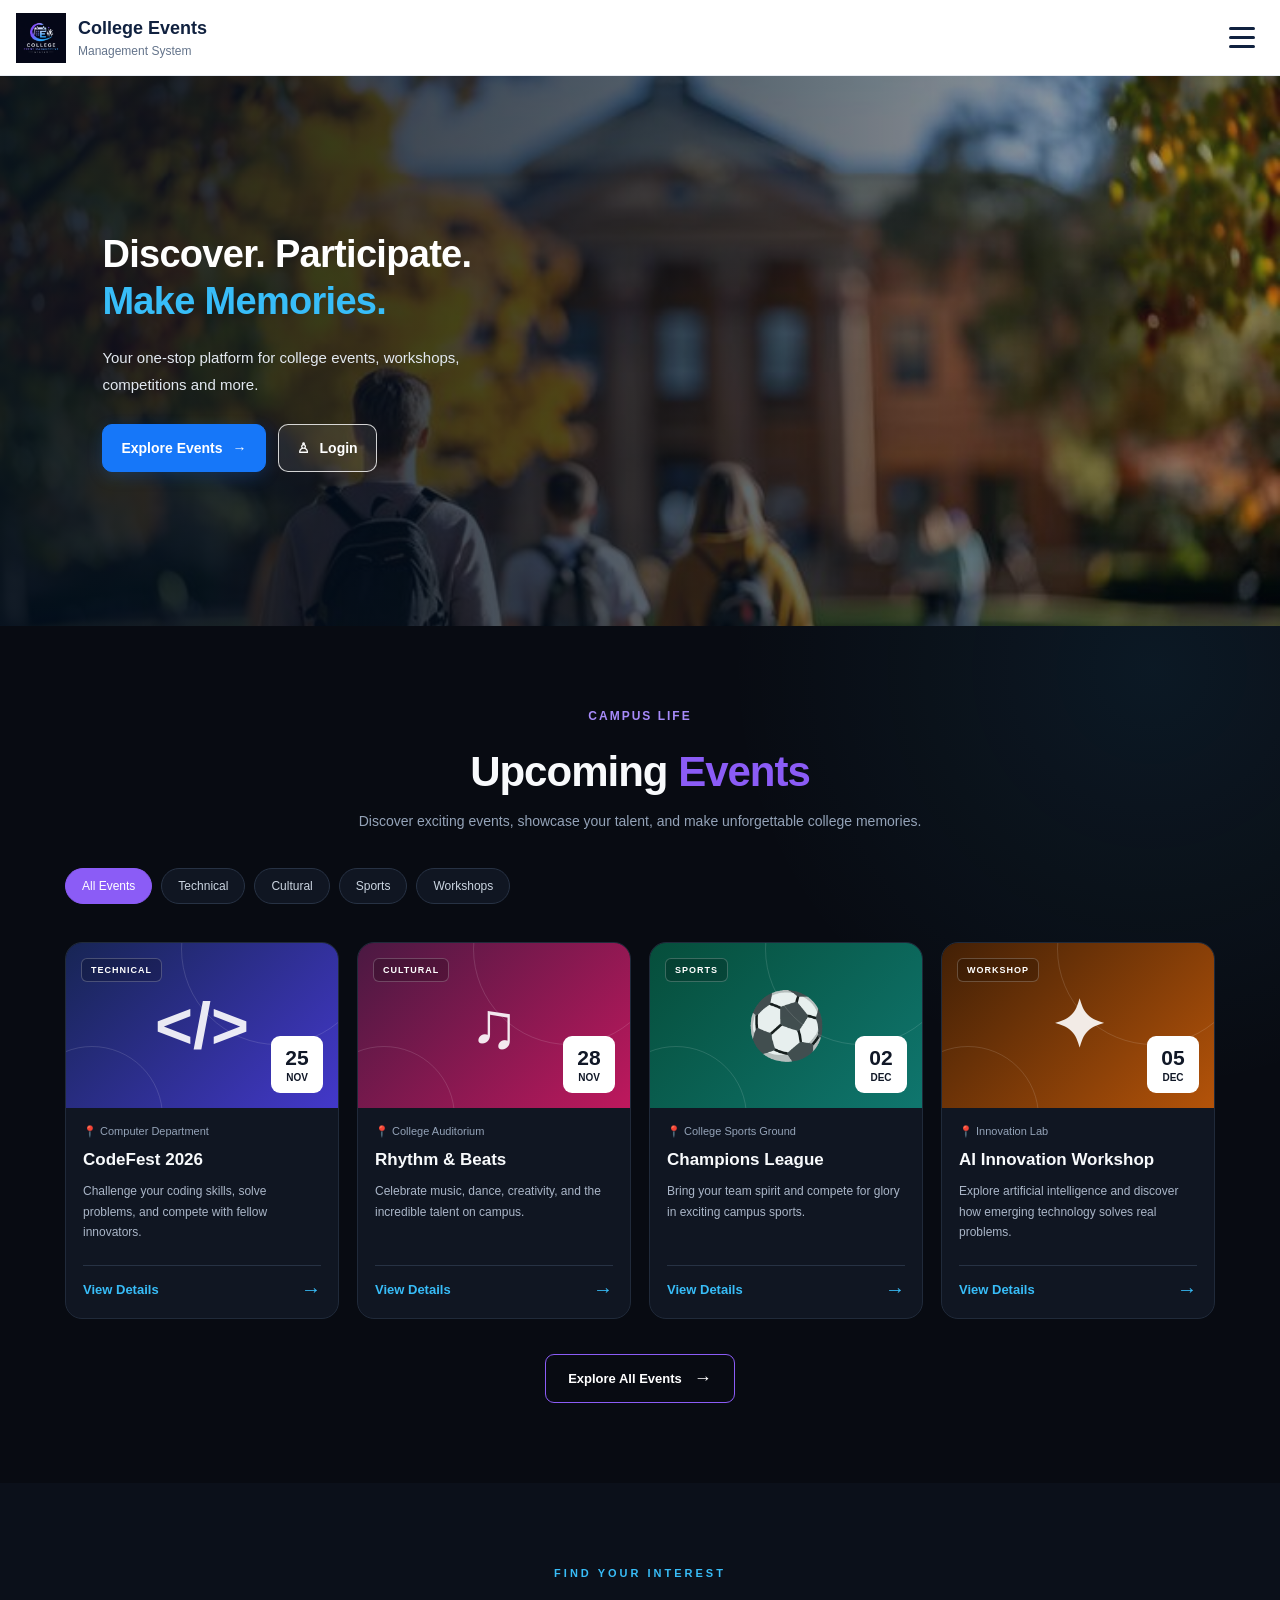
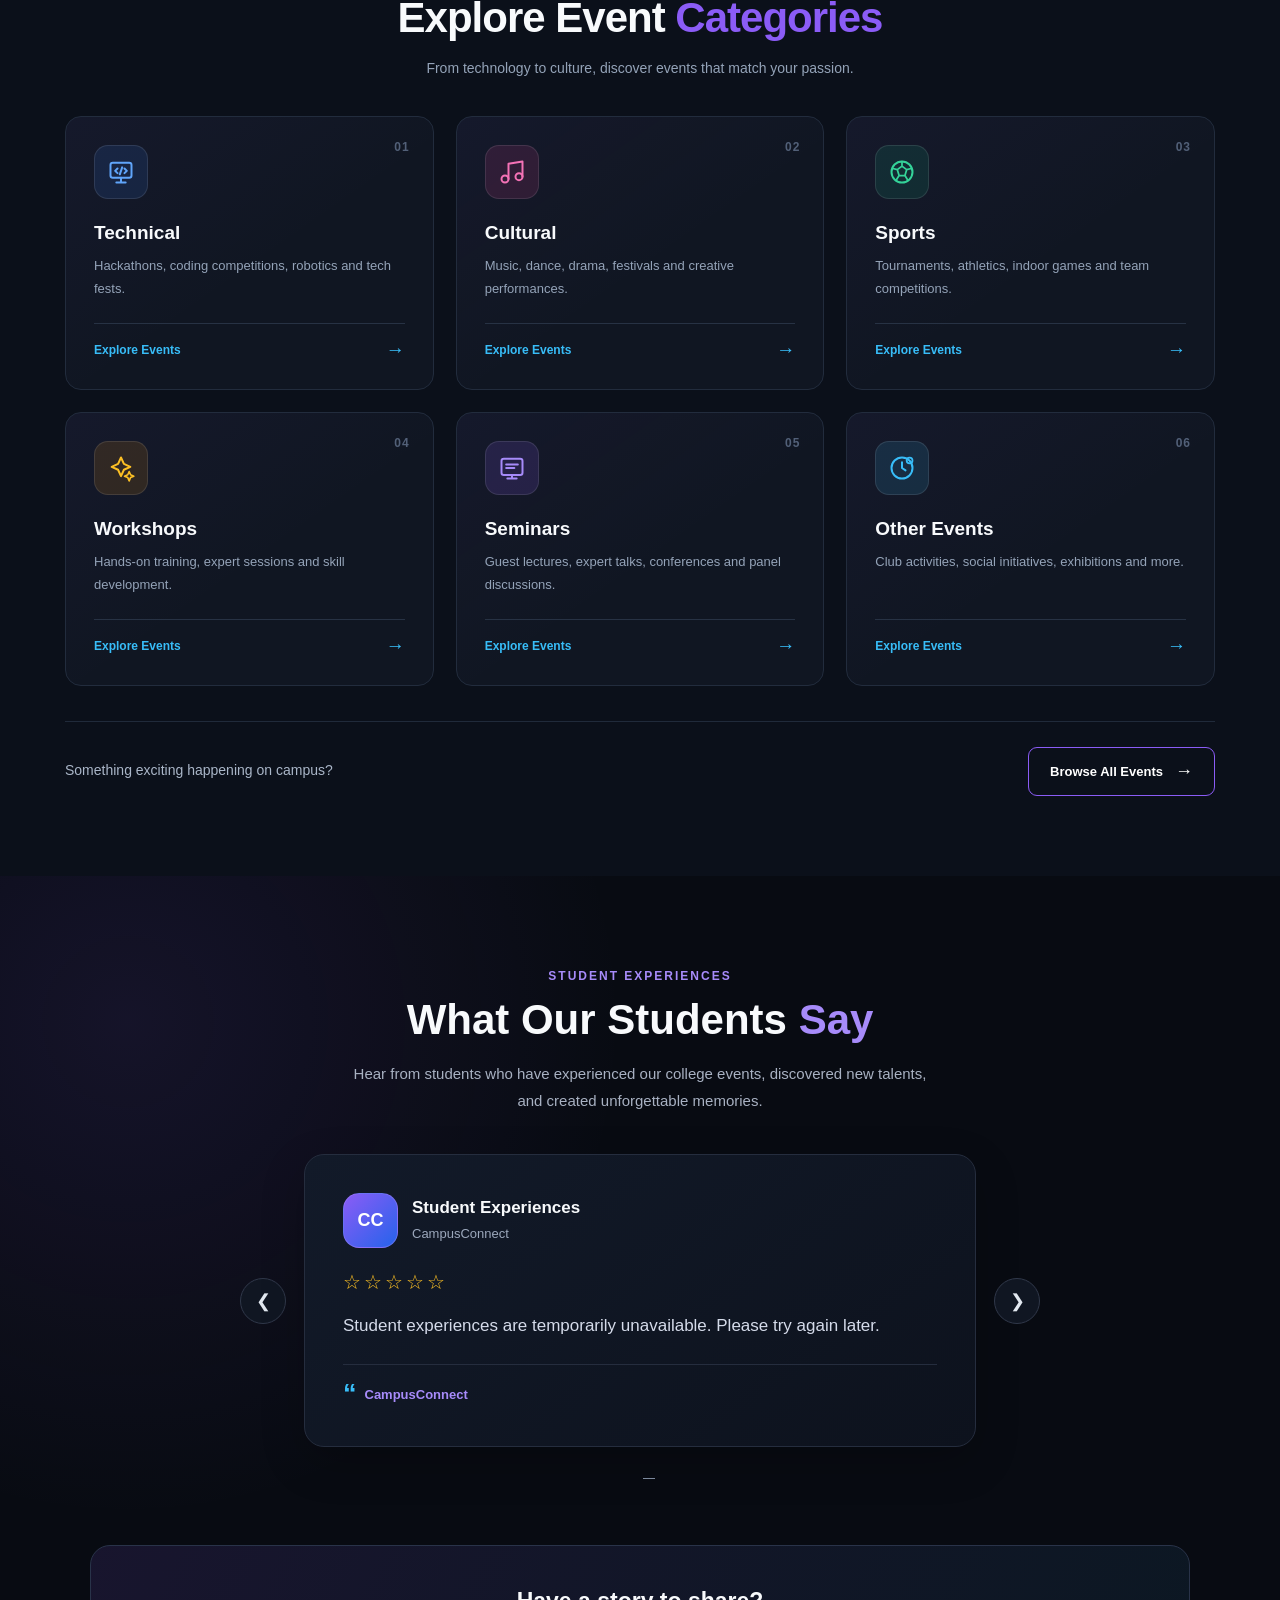
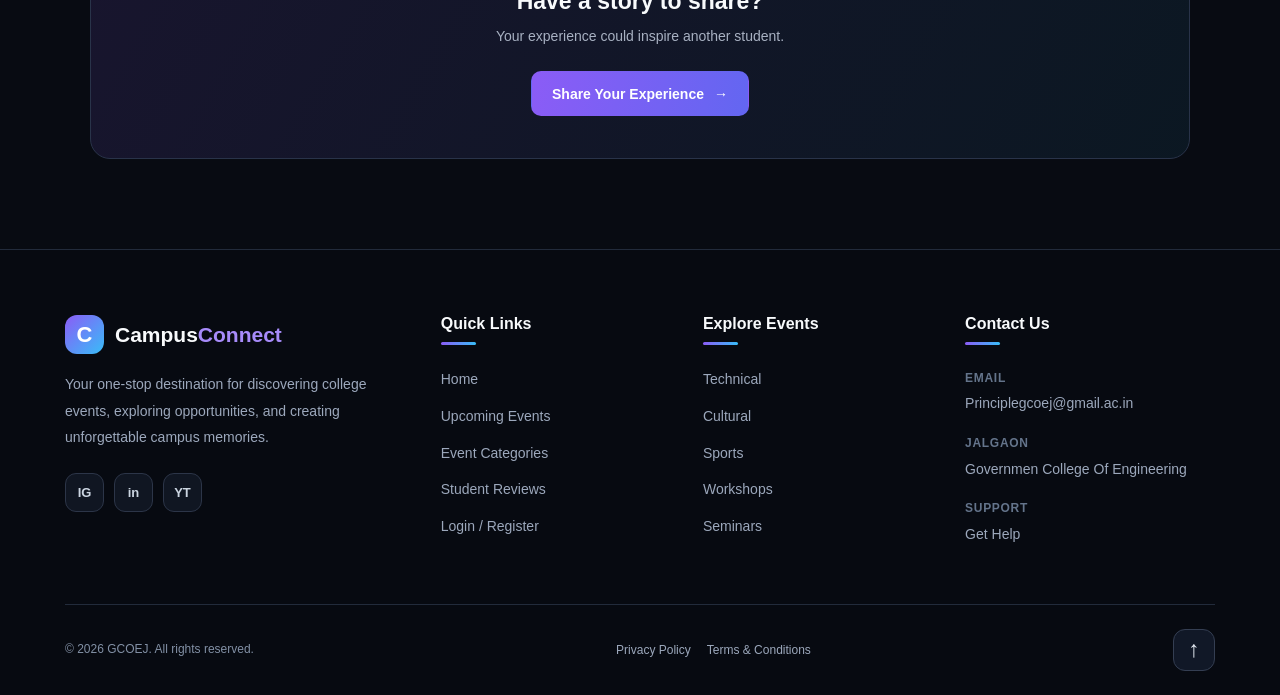
==== frontend/index.html @ 25d93b2e "Initial commit: CampusConnect CEMS" ====
<!DOCTYPE html>
<html lang="en">

<head>
    <meta charset="UTF-8">
    <meta name="viewport" content="width=device-width, initial-scale=1.0">

    <title>College Events Management System</title>

    <!-- External CSS -->
    <link rel="stylesheet" href="assets/css/style.css">
</head>

<body>

    <!-- HEADER -->
    <header class="site-header">

        <!-- Logo and website name -->
        <a href="index.html" class="brand">

            <img src="assets/image/logo.png.png" alt="College Events Logo">

            <div class="brand-text">
                <h1>College Events</h1>
                <p>Management System</p>
            </div>

        </a>

        <!-- Three-line hamburger button -->
        <button class="menu-toggle" id="menuToggle" type="button" aria-label="Open navigation menu"
            aria-expanded="false" aria-controls="mobileMenu">

            <span></span>
            <span></span>
            <span></span>

        </button>

    </header>


    <main>

        <!-- Hero Section -->
        <section class="hero-section">

            <div class="hero-content">

                <h2>
                    Discover. Participate.<br>
                    <span>Make Memories.</span>
                </h2>

                <p>
                    Your one-stop platform for college events,
                    workshops, competitions and more.
                </p>

                <div class="hero-buttons">

                    <a href="event.html" class="btn btn-primary">
                        Explore Events
                        <span aria-hidden="true">→</span>
                    </a>

                    <a href="login.html" class="btn btn-secondary">
                        <span aria-hidden="true">♙</span>
                        Login
                    </a>

                </div>

            </div>

        </section>


        <!-- ========== UPCOMING EVENTS SECTION ========== -->
        <section class="upcoming-events" id="upcoming-events">

            <div class="events-container">

                <div class="events-heading">
                    <span class="section-label">CAMPUS LIFE</span>
                    <h2>Upcoming <span>Events</span></h2>
                    <p>
                        Discover exciting events, showcase your talent,
                        and make unforgettable college memories.
                    </p>
                </div>

                <!-- Category Filters -->
                <div class="event-filters" aria-label="Filter events">
                    <button class="filter-btn active" data-filter="all">All Events</button>
                    <button class="filter-btn" data-filter="technical">Technical</button>
                    <button class="filter-btn" data-filter="cultural">Cultural</button>
                    <button class="filter-btn" data-filter="sports">Sports</button>
                    <button class="filter-btn" data-filter="workshop">Workshops</button>
                </div>

                <!-- Event Cards -->
                <div class="events-grid">

                    <!-- Event 1 -->
                    <article class="event-card" data-category="technical">
                        <div class="event-visual technical-visual">
                            <span class="event-category">TECHNICAL</span>
                            <span class="event-symbol" aria-hidden="true">&lt;/&gt;</span>
                            <div class="event-date">
                                <strong>25</strong>
                                <span>NOV</span>
                            </div>
                        </div>

                        <div class="event-info">
                            <p class="event-meta">📍 Computer Department</p>
                            <h3>CodeFest 2026</h3>
                            <p class="event-description">
                                Challenge your coding skills, solve problems,
                                and compete with fellow innovators.
                            </p>

                            <div class="event-extra" hidden>
                                <p><strong>Time:</strong> 10:00 AM onwards</p>
                                <p><strong>For:</strong> All interested students</p>
                                <p><strong>Entry:</strong> Registration required</p>
                            </div>

                            <button class="details-btn" aria-expanded="false">
                                <span class="details-label">View Details</span>
                                <span aria-hidden="true">→</span>
                            </button>
                        </div>
                    </article>

                    <!-- Event 2 -->
                    <article class="event-card" data-category="cultural">
                        <div class="event-visual cultural-visual">
                            <span class="event-category">CULTURAL</span>
                            <span class="event-symbol" aria-hidden="true">♫</span>
                            <div class="event-date">
                                <strong>28</strong>
                                <span>NOV</span>
                            </div>
                        </div>

                        <div class="event-info">
                            <p class="event-meta">📍 College Auditorium</p>
                            <h3>Rhythm &amp; Beats</h3>
                            <p class="event-description">
                                Celebrate music, dance, creativity,
                                and the incredible talent on campus.
                            </p>

                            <div class="event-extra" hidden>
                                <p><strong>Time:</strong> 4:00 PM onwards</p>
                                <p><strong>For:</strong> All students</p>
                                <p><strong>Entry:</strong> Registration required</p>
                            </div>

                            <button class="details-btn" aria-expanded="false">
                                <span class="details-label">View Details</span>
                                <span aria-hidden="true">→</span>
                            </button>
                        </div>
                    </article>

                    <!-- Event 3 -->
                    <article class="event-card" data-category="sports">
                        <div class="event-visual sports-visual">
                            <span class="event-category">SPORTS</span>
                            <span class="event-symbol" aria-hidden="true">⚽</span>
                            <div class="event-date">
                                <strong>02</strong>
                                <span>DEC</span>
                            </div>
                        </div>

                        <div class="event-info">
                            <p class="event-meta">📍 College Sports Ground</p>
                            <h3>Champions League</h3>
                            <p class="event-description">
                                Bring your team spirit and compete
                                for glory in exciting campus sports.
                            </p>

                            <div class="event-extra" hidden>
                                <p><strong>Time:</strong> 9:00 AM onwards</p>
                                <p><strong>For:</strong> Student teams</p>
                                <p><strong>Entry:</strong> Team registration required</p>
                            </div>

                            <button class="details-btn" aria-expanded="false">
                                <span class="details-label">View Details</span>
                                <span aria-hidden="true">→</span>
                            </button>
                        </div>
                    </article>

                    <!-- Event 4 -->
                    <article class="event-card" data-category="workshop">
                        <div class="event-visual workshop-visual">
                            <span class="event-category">WORKSHOP</span>
                            <span class="event-symbol" aria-hidden="true">✦</span>
                            <div class="event-date">
                                <strong>05</strong>
                                <span>DEC</span>
                            </div>
                        </div>

                        <div class="event-info">
                            <p class="event-meta">📍 Innovation Lab</p>
                            <h3>AI Innovation Workshop</h3>
                            <p class="event-description">
                                Explore artificial intelligence and discover
                                how emerging technology solves real problems.
                            </p>

                            <div class="event-extra" hidden>
                                <p><strong>Time:</strong> 11:00 AM onwards</p>
                                <p><strong>For:</strong> Beginners and enthusiasts</p>
                                <p><strong>Entry:</strong> Registration required</p>
                            </div>

                            <button class="details-btn" aria-expanded="false">
                                <span class="details-label">View Details</span>
                                <span aria-hidden="true">→</span>
                            </button>
                        </div>
                    </article>

                </div>

                <p class="no-events" hidden>
                    No events found in this category.
                </p>

                <div class="all-events">
                    <a href="event.html" class="all-events-btn"> <!--ADD LINK OF event.html PAGE-->
                        Explore All Events <span aria-hidden="true">→</span>
                    </a>
                </div>

            </div>
        </section>




        <!-- ========== EVENT CATEGORIES SECTION ========== -->
        <section class="event-categories" id="event-categories">

            <div class="categories-container">

                <!-- Section Heading -->
                <div class="categories-heading">
                    <span class="categories-label">FIND YOUR INTEREST</span>

                    <h2>Explore Event <span>Categories</span></h2>

                    <p>
                        From technology to culture, discover events
                        that match your passion.
                    </p>
                </div>

                <!-- Category Cards -->
                <div class="categories-grid">

                    <!-- Technical -->
                    <a href="event.html?category=technical" class="category-card" data-category="technical">

                        <div class="category-icon technical-icon" aria-hidden="true">
                            <svg viewBox="0 0 24 24" fill="none">
                                <rect x="3" y="4" width="18" height="13" rx="2" stroke="currentColor"
                                    stroke-width="1.7" />
                                <path d="M8 21h8M12 17v4M9 9l-2 2 2 2m6-4 2 2-2 2m-2-5-2 6" stroke="currentColor"
                                    stroke-width="1.7" stroke-linecap="round" stroke-linejoin="round" />
                            </svg>
                        </div>

                        <span class="category-count">01</span>

                        <h3>Technical</h3>

                        <p>
                            Hackathons, coding competitions,
                            robotics and tech fests.
                        </p>

                        <span class="category-link">
                            Explore Events <span aria-hidden="true">→</span>
                        </span>
                    </a>

                    <!-- Cultural -->
                    <a href="event.html?category=cultural" class="category-card" data-category="cultural">

                        <div class="category-icon cultural-icon" aria-hidden="true">
                            <svg viewBox="0 0 24 24" fill="none">
                                <path d="M9 18V5l12-2v13" stroke="currentColor" stroke-width="1.7"
                                    stroke-linecap="round" stroke-linejoin="round" />
                                <circle cx="6" cy="18" r="3" stroke="currentColor" stroke-width="1.7" />
                                <circle cx="18" cy="16" r="3" stroke="currentColor" stroke-width="1.7" />
                            </svg>
                        </div>

                        <span class="category-count">02</span>

                        <h3>Cultural</h3>

                        <p>
                            Music, dance, drama, festivals
                            and creative performances.
                        </p>

                        <span class="category-link">
                            Explore Events <span aria-hidden="true">→</span>
                        </span>
                    </a>

                    <!-- Sports -->
                    <a href="event.html?category=sports" class="category-card" data-category="sports">

                        <div class="category-icon sports-icon" aria-hidden="true">
                            <svg viewBox="0 0 24 24" fill="none">
                                <circle cx="12" cy="12" r="9" stroke="currentColor" stroke-width="1.7" />
                                <path d="m12 7 4 3-1.5 5h-5L8 10l4-3Zm0 0V3m4 7 4-1M14.5 15l2.5 4M9.5 15 7 19m1-9-4-1"
                                    stroke="currentColor" stroke-width="1.5" stroke-linecap="round"
                                    stroke-linejoin="round" />
                            </svg>
                        </div>

                        <span class="category-count">03</span>

                        <h3>Sports</h3>

                        <p>
                            Tournaments, athletics, indoor games
                            and team competitions.
                        </p>

                        <span class="category-link">
                            Explore Events <span aria-hidden="true">→</span>
                        </span>
                    </a>

                    <!-- Workshops -->
                    <a href="event.html?category=workshop" class="category-card" data-category="workshop">

                        <div class="category-icon workshop-icon" aria-hidden="true">
                            <svg viewBox="0 0 24 24" fill="none">
                                <path d="M12 3 14.5 8.5 20 11l-5.5 2.5L12 19l-2.5-5.5L4 11l5.5-2.5L12 3Z"
                                    stroke="currentColor" stroke-width="1.7" stroke-linejoin="round" />
                                <path d="m19 15 1.2 2.8L23 19l-2.8 1.2L19 23l-1.2-2.8L15 19l2.8-1.2L19 15Z"
                                    stroke="currentColor" stroke-width="1.4" stroke-linejoin="round" />
                            </svg>
                        </div>

                        <span class="category-count">04</span>

                        <h3>Workshops</h3>

                        <p>
                            Hands-on training, expert sessions
                            and skill development.
                        </p>

                        <span class="category-link">
                            Explore Events <span aria-hidden="true">→</span>
                        </span>
                    </a>

                    <!-- Seminars -->
                    <a href="event.html?category=seminar" class="category-card" data-category="seminar">

                        <div class="category-icon seminar-icon" aria-hidden="true">
                            <svg viewBox="0 0 24 24" fill="none">
                                <rect x="3" y="4" width="18" height="14" rx="2" stroke="currentColor"
                                    stroke-width="1.7" />
                                <path d="M7 9h10M7 12h7M8 21h8m-4-3v3" stroke="currentColor" stroke-width="1.7"
                                    stroke-linecap="round" />
                            </svg>
                        </div>

                        <span class="category-count">05</span>

                        <h3>Seminars</h3>

                        <p>
                            Guest lectures, expert talks,
                            conferences and panel discussions.
                        </p>

                        <span class="category-link">
                            Explore Events <span aria-hidden="true">→</span>
                        </span>
                    </a>

                    <!-- Other Events -->
                    <a href="event.html?category=other" class="category-card" data-category="other">

                        <div class="category-icon other-icon" aria-hidden="true">
                            <svg viewBox="0 0 24 24" fill="none">
                                <circle cx="12" cy="12" r="9" stroke="currentColor" stroke-width="1.7" />
                                <path d="M12 7v5l3 2" stroke="currentColor" stroke-width="1.7" stroke-linecap="round"
                                    stroke-linejoin="round" />
                                <circle cx="18.5" cy="5.5" r="2.5" stroke="currentColor" stroke-width="1.5" />
                            </svg>
                        </div>

                        <span class="category-count">06</span>

                        <h3>Other Events</h3>

                        <p>
                            Club activities, social initiatives,
                            exhibitions and more.
                        </p>

                        <span class="category-link">
                            Explore Events <span aria-hidden="true">→</span>
                        </span>
                    </a>

                </div>

                <!-- Bottom Call to Action -->
                <div class="categories-footer">
                    <p>Something exciting happening on campus?</p>

                    <a href="event.html" class="categories-all-btn">
                        Browse All Events <span aria-hidden="true">→</span>
                    </a>
                </div>

            </div>
        </section>



        <!-- WHAT OUR STUDENTS SAY SECTION -->
        <section class="student-testimonials" id="student-testimonials">
            <div class="testimonials-container">

                <div class="testimonials-heading">
                    <span class="section-label">STUDENT EXPERIENCES</span>
                    <h2>What Our Students <span>Say</span></h2>
                    <p>
                        Hear from students who have experienced our college events,
                        discovered new talents, and created unforgettable memories.
                    </p>
                </div>

                <div class="testimonials-slider">

                    <button class="testimonial-arrow" id="testimonial-prev" type="button"
                        aria-label="Previous testimonial">
                        &#10094;
                    </button>

                    <div class="testimonial-card" id="testimonial-card">

                        <div class="testimonial-top">
                            <div class="student-avatar" id="student-avatar">AP</div>

                            <div class="student-info">
                                <h3 id="student-name">Mansi Patil</h3>
                                <p id="student-course">Computer Engineering</p>
                            </div>
                        </div>

                        <div class="testimonial-stars" id="testimonial-stars" aria-label="5 out of 5 stars">
                            ★★★★★
                        </div>

                        <blockquote id="testimonial-text">
                            The technical events helped me improve my skills,
                            work with a team, and gain confidence in presenting
                            my ideas.
                        </blockquote>

                        <div class="testimonial-event">
                            <span class="quote-icon" aria-hidden="true">“</span>
                            <span id="testimonial-event-name">Technical Events</span>
                        </div>

                    </div>

                    <button class="testimonial-arrow" id="testimonial-next" type="button" aria-label="Next testimonial">
                        &#10095;
                    </button>

                </div>

                <div class="testimonial-navigation">
                    <div class="testimonial-dots" id="testimonial-dots" aria-label="Choose a testimonial">
                    </div>

                    <p class="testimonial-counter" id="testimonial-counter" aria-live="polite">
                        1 / 4
                    </p>
                </div>

                <div class="testimonial-cta">
                    <h3>Have a story to share?</h3>
                    <p>Your experience could inspire another student.</p>
                    <a href="feedback.html" class="testimonial-share-btn" id="testimonial-share-btn">
                        Share Your Experience <span aria-hidden="true">→</span>
                    </a>
                </div>

            </div>
        </section>
        <!-- END WHAT OUR STUDENTS SAY SECTION -->



    </main>



    <!-- MENU BACKGROUND OVERLAY -->
    <div class="menu-overlay" id="menuOverlay">
    </div>


    <!-- MOBILE NAVIGATION MENU -->
    <aside class="mobile-menu" id="mobileMenu" aria-hidden="true">

        <!-- Menu heading -->
        <div class="menu-heading">

            <div>
                <h2>College Events</h2>
                <p>Management System</p>
            </div>

            <button class="menu-close" id="menuClose" type="button" aria-label="Close navigation menu">

                &times;

            </button>

        </div>


        <!-- Navigation links -->
        <nav class="menu-links" aria-label="Main navigation">

            <a href="index.html">
                <span class="menu-icon">⌂</span>

                <span class="menu-link-text">
                    <strong>Home</strong>
                    <small>Main homepage</small>
                </span>

                <span class="menu-arrow">›</span>
            </a>


            <a href="event.html">
                <span class="menu-icon">▦</span>

                <span class="menu-link-text">
                    <strong>Explore Events</strong>
                    <small>Browse and filter events</small>
                </span>

                <span class="menu-arrow">›</span>
            </a>


            <a href="event.html?category">
                <span class="menu-icon">▤</span>

                <span class="menu-link-text">
                    <strong>Event Categories</strong>
                    <small>Technical, cultural, sports and more</small>
                </span>

                <span class="menu-arrow">›</span>
            </a>


            <a href="about.html">
                <span class="menu-icon">ⓘ</span>

                <span class="menu-link-text">
                    <strong>About Us</strong>
                    <small>About the platform</small>
                </span>

                <span class="menu-arrow">›</span>
            </a>


            <a href="contact.html">
                <span class="menu-icon">✉</span>

                <span class="menu-link-text">
                    <strong>Contact Us</strong>
                    <small>Contact college event support</small>
                </span>

                <span class="menu-arrow">›</span>
            </a>

        </nav>


        <!-- Login and registration -->
        <div class="account-links">

            <a href="login.html">↪ &nbsp; Login</a>

            <a href="login.html">♙ &nbsp; Create Account</a>

        </div>


        <!-- Main menu action -->
        <a href="event.html" class="menu-cta">
            Explore Upcoming Events →
        </a>

    </aside>





    <!-- =========================
     WEBSITE FOOTER
     ========================= -->
    <footer class="site-footer" id="site-footer">

        <div class="footer-container">

            <!-- Brand and Description -->
            <div class="footer-brand">
                <a href="index.html" class="footer-logo">
                    <span class="footer-logo-icon">C</span>
                    <span>Campus<span class="footer-logo-highlight">Connect</span></span>
                </a>

                <p class="footer-description">
                    Your one-stop destination for discovering college events,
                    exploring opportunities, and creating unforgettable campus
                    memories.
                </p>

                <div class="footer-socials">
                    <a href="https://www.instagram.com/gcoej_shutterbugs_?srtk=c2kyNXhpc2t3dHhs" target="_blank" rel="noopener noreferrer"
                        aria-label="Instagram">
                        IG
                    </a>

                    <a href="https://www.linkedin.com/" target="_blank" rel="noopener noreferrer" aria-label="LinkedIn">
                        in
                    </a>

                    <a href="https://www.youtube.com/" target="_blank" rel="noopener noreferrer" aria-label="YouTube">
                        YT
                    </a>
                </div>
            </div>

            <!-- Quick Links -->
            <div class="footer-column">
                <h3>Quick Links</h3>

                <ul>
                    <li><a href="index.html">Home</a></li>
                    <li><a href="#upcoming-events">Upcoming Events</a></li>
                    <li><a href="#event-categories">Event Categories</a></li>
                    <li><a href="#student-testimonials">Student Reviews</a></li>
                    <li><a href="login.html">Login / Register</a></li>
                </ul>
            </div>

            <!-- Event Categories -->
            <div class="footer-column">
                <h3>Explore Events</h3>

                <ul>
                    <li><a href="event.html?category=technical">Technical</a></li>
                    <li><a href="event.html?category=cultural">Cultural</a></li>
                    <li><a href="event.html?category=sports">Sports</a></li>
                    <li><a href="event.html?category=workshop">Workshops</a></li>
                    <li><a href="event.html?category=seminar">Seminars</a></li>
                </ul>
            </div>

            <!-- Contact Information -->
            <div class="footer-column footer-contact">
                <h3>Contact Us</h3>

                <p>
                    <span class="contact-label">Email</span>
                    <a href="mailto:events@example.com">
                        Principlegcoej@gmail.ac.in
                    </a>
                </p>

                <p>
                    <span class="contact-label">Jalgaon</span>
                    <span>Governmen College Of  Engineering</span>
                </p>

                <p>
                    <span class="contact-label">Support</span>
                    <a href="mailto:support@example.com">
                        Get Help
                    </a>
                </p>
            </div>

        </div>

        <!-- Footer Bottom -->
        <div class="footer-bottom">
            <p>
                &copy; <span id="footer-year"></span>
                GCOEJ. All rights reserved.
            </p>

            <div class="footer-bottom-links">
                <a href="privacy.html">Privacy Policy</a>
                <a href="terms.html">Terms &amp; Conditions</a>
            </div>

            <button type="button" class="back-to-top" id="back-to-top" aria-label="Back to top" title="Back to top">
                <span aria-hidden="true">&#8593;</span>
            </button>
        </div>

    </footer>
    <!-- END WEBSITE FOOTER -->




    <!-- External JavaScript -->
    <script src="assets/js/config.js" defer></script>
    <script src="assets/js/script.js" defer></script>

</body>

</html>
---- frontend/assets/css/style.css ----
/* =========================
   1. GLOBAL STYLES
========================= */

* {
    margin: 0;
    padding: 0;
    box-sizing: border-box;
}

body {
    font-family: Arial, Helvetica, sans-serif;
    background: #ffffff;
    color: #10213f;
}


/* =========================
   2. HEADER
========================= */

.site-header {
    width: 100%;
    min-height: 76px;
    padding: 10px 16px;

    display: flex;
    align-items: center;
    justify-content: space-between;
    gap: 12px;

    background: #ffffff;
    border-bottom: 1px solid #e8edf4;

    position: relative;
    z-index: 1001;
}


/* Logo and website name */

.brand {
    display: flex;
    align-items: center;
    gap: 12px;

    text-decoration: none;
    color: #10213f;

    min-width: 0;
}

.brand img {
    width: 50px;
    height: 50px;
    object-fit: contain;
    flex-shrink: 0;
}

.brand-text {
    min-width: 0;
}

.brand-text h1 {
    font-size: 18px;
    font-weight: 700;
    line-height: 1.3;
    white-space: nowrap;
}

.brand-text p {
    margin-top: 3px;
    font-size: 12px;
    color: #64748b;
    white-space: nowrap;
}


/* =========================
   3. HAMBURGER BUTTON
========================= */

.menu-toggle {
    width: 44px;
    height: 44px;
    flex-shrink: 0;

    display: flex;
    flex-direction: column;
    align-items: center;
    justify-content: center;
    gap: 6px;

    background: transparent;
    border: none;
    border-radius: 8px;
    cursor: pointer;

    transition: background 0.2s ease;
}

.menu-toggle:hover {
    background: #eff6ff;
}

.menu-toggle span {
    display: block;
    width: 26px;
    height: 3px;

    background: #10213f;
    border-radius: 10px;

    transition:
        transform 0.3s ease,
        opacity 0.2s ease;
}


/* Turn three lines into an X when open */

.menu-toggle.active span:nth-child(1) {
    transform: translateY(9px) rotate(45deg);
}

.menu-toggle.active span:nth-child(2) {
    opacity: 0;
}

.menu-toggle.active span:nth-child(3) {
    transform: translateY(-9px) rotate(-45deg);
}


/* =========================
   4. DARK BACKGROUND OVERLAY
========================= */

.menu-overlay {
    position: fixed;
    inset: 0;

    background: rgba(0, 0, 0, 0.6);

    opacity: 0;
    visibility: hidden;
    pointer-events: none;

    transition:
        opacity 0.3s ease,
        visibility 0.3s ease;

    z-index: 1002;
}

.menu-overlay.visible {
    opacity: 1;
    visibility: visible;
    pointer-events: auto;
}


/* =========================
   5. SLIDE-IN MOBILE MENU
========================= */

.mobile-menu {
    position: fixed;
    top: 0;
    right: 0;

    width: min(400px, 92%);
    height: 100vh;
    height: 100dvh;

    padding: 0 20px 24px;
    overflow-y: auto;

    background: #080b12;
    color: #ffffff;

    border-left: 1px solid #252b38;

    transform: translateX(100%);
    visibility: hidden;
    pointer-events: none;

    transition:
        transform 0.3s ease,
        visibility 0.3s ease;

    z-index: 1003;
}

.mobile-menu.open {
    transform: translateX(0);
    visibility: visible;
    pointer-events: auto;
}


/* Menu top heading */

.menu-heading {
    display: flex;
    align-items: center;
    justify-content: space-between;
    gap: 12px;

    margin: 0 -20px 12px;
    padding: 22px 20px;

    background: #101827;
    border-bottom: 1px solid #273247;
}

.menu-heading h2 {
    font-size: 20px;
    line-height: 1.4;
}

.menu-heading p {
    margin-top: 4px;
    color: #aab6ca;
    font-size: 13px;
}

.menu-close {
    width: 40px;
    height: 40px;
    flex-shrink: 0;

    background: transparent;
    border: none;
    color: #ffffff;

    font-size: 30px;
    cursor: pointer;
}


/* Navigation links */

.menu-links a {
    display: flex;
    align-items: center;
    gap: 14px;

    padding: 17px 0;

    color: #ffffff;
    text-decoration: none;

    border-bottom: 1px solid #ffffff0d;
}

.menu-icon {
    width: 28px;
    flex-shrink: 0;

    color: #3b82f6;
    text-align: center;
    font-size: 23px;
}

.menu-link-text {
    flex: 1;
    min-width: 0;
}

.menu-link-text strong {
    display: block;
    font-size: 17px;
    font-weight: 600;
}

.menu-link-text small {
    display: block;
    margin-top: 5px;

    color: #a7adba;
    font-size: 12px;
    line-height: 1.5;
}

.menu-arrow {
    color: #9ca3af;
    font-size: 25px;
}

.menu-links a:hover .menu-link-text strong {
    color: #60a5fa;
}


/* Login and registration */

.account-links {
    display: grid;
    gap: 4px;

    margin-top: 22px;
    padding-top: 18px;

    border-top: 1px solid #303541;
}

.account-links a {
    display: block;
    padding: 13px 0;

    color: #ffffff;
    text-decoration: none;

    font-size: 17px;
    font-weight: 600;
}

.account-links a:hover {
    color: #60a5fa;
}


/* Explore events button */

.menu-cta {
    display: block;
    width: 100%;

    margin-top: 14px;
    padding: 17px 12px;

    background: #2563eb;
    color: #ffffff;

    border-radius: 12px;
    text-align: center;
    text-decoration: none;

    font-size: 16px;
    font-weight: 700;

    transition: background 0.2s ease;
}

.menu-cta:hover {
    background: #1d4ed8;
}


/* =========================
   6. SMALLER MOBILE SCREENS
========================= */

@media (max-width: 360px) {

    .site-header {
        padding: 10px;
        gap: 6px;
    }

    .brand {
        gap: 8px;
    }

    .brand img {
        width: 42px;
        height: 42px;
    }

    .brand-text h1 {
        font-size: 15px;
    }

    .brand-text p {
        font-size: 11px;
    }
}



/* =====================================
   MAIN - HERO SECTION
===================================== */


.hero-section {
    position: relative;

    width: 100%;
    min-height: 550px;

    display: flex;
    align-items: center;

    padding: 60px 8%;

    /* Background image with dark overlay */
    background:
        linear-gradient(
            90deg,
            rgba(3, 15, 30, 0.90) 0%,
            rgba(3, 15, 30, 0.65) 55%,
            rgba(3, 15, 30, 0.30) 100%
        ),
        url("../image/bg.png.jpg");

    background-size: cover;
    background-position: center center;
    background-repeat: no-repeat;

    color: #ffffff;
    overflow: hidden;
}

.hero-content {
    position: relative;
    z-index: 1;
    max-width: 650px;
    width: 100%;
}


@media (max-width: 768px) {

    .hero-section {
        min-height: 500px;
        padding: 50px 22px;

        background-position: center;
    }

    .hero-content {
        max-width: 100%;
    }

}



/* Hero content */

.hero-content {
    position: relative;
    z-index: 1;

    width: 100%;
    max-width: 500px;
}


/* Main heading */

.hero-content h2 {
    font-size: clamp(28px, 7vw, 38px);
    font-weight: 750;
    line-height: 1.25;

    margin-bottom: 18px;

    letter-spacing: -0.7px;
}

.hero-content h2 span {
    color: #38bdf8;
}


/* Description */

.hero-content p {
    max-width: 360px;

    font-size: 15px;
    line-height: 1.8;

    color: #e2e8f0;

    margin-bottom: 26px;
}


/* Button container */

.hero-buttons {
    display: flex;
    flex-wrap: wrap;
    align-items: center;
    gap: 12px;
}


/* Common button styles */

.hero-buttons .btn {
    min-height: 48px;

    display: inline-flex;
    align-items: center;
    justify-content: center;
    gap: 10px;

    padding: 13px 18px;

    border-radius: 10px;

    font-size: 14px;
    font-weight: 700;

    text-decoration: none;

    transition:
        background 0.2s ease,
        transform 0.2s ease,
        box-shadow 0.2s ease;
}


/* Explore Events button */

.hero-buttons .btn-primary {
    background: #1677f9;
    color: #ffffff;

    border: 1px solid #1677f9;

    box-shadow: 0 5px 16px rgba(22, 119, 249, 0.2);
}

.hero-buttons .btn-primary:hover {
    background: #075fd5;
    transform: translateY(-2px);
}


/* Login button */

.hero-buttons .btn-secondary {
    background: rgba(255, 255, 255, 0.08);
    color: #ffffff;

    border: 1px solid rgba(255, 255, 255, 0.8);
}

.hero-buttons .btn-secondary:hover {
    background: rgba(255, 255, 255, 0.18);
    transform: translateY(-2px);
}


/* Keyboard accessibility */

.hero-buttons .btn:focus-visible {
    outline: 3px solid #7dd3fc;
    outline-offset: 4px;
}


/* =====================================
   RESPONSIVE ADJUSTMENTS
===================================== */

@media (max-width: 360px) {

    .hero-section {
        min-height: 420px;
        padding: 32px 16px;
    }

    .hero-content h2 {
        font-size: 27px;
    }

    .hero-content p {
        font-size: 14px;
    }

    .hero-buttons {
        gap: 10px;
    }

    .hero-buttons .btn {
        padding: 12px 14px;
        font-size: 13px;
    }
}




/* =========================================
   UPCOMING EVENTS SECTION
   ========================================= */

.upcoming-events,
.upcoming-events * {
    box-sizing: border-box;
}

.upcoming-events {
    padding: 65px 18px;
    background:
        radial-gradient(
            circle at 90% 5%,
            rgba(56, 189, 248, 0.08),
            transparent 30%
        ),
        #080b12;
    color: #f8fafc;
}

.events-container {
    width: 100%;
    max-width: 1150px;
    margin: 0 auto;
}

/* Section heading */

.events-heading {
    max-width: 600px;
    margin: 0 auto 30px;
    text-align: center;
}

.section-label {
    color: #38bdf8;
    font-size: 11px;
    font-weight: 800;
    letter-spacing: 3px;
}

.events-heading h2 {
    margin: 12px 0;
    font-size: clamp(29px, 7vw, 42px);
    line-height: 1.2;
    letter-spacing: -1px;
}

.events-heading h2 span {
    color: #8b5cf6;
}

.events-heading p {
    margin: 0;
    color: #94a3b8;
    font-size: 14px;
    line-height: 1.8;
}

/* Category filters */

.event-filters {
    display: flex;
    gap: 9px;
    margin-bottom: 28px;
    padding: 3px 0 10px;
    overflow-x: auto;
    scrollbar-width: thin;
}

.filter-btn {
    flex-shrink: 0;
    padding: 10px 16px;
    border: 1px solid #273244;
    border-radius: 30px;
    background: #101622;
    color: #cbd5e1;
    font-size: 12px;
    cursor: pointer;
    transition: 0.2s ease;
}

.filter-btn:hover,
.filter-btn.active {
    border-color: #8b5cf6;
    background: #8b5cf6;
    color: #fff;
}

/* Events grid */

.events-grid {
    display: grid;
    grid-template-columns: minmax(0, 1fr);
    gap: 22px;
}

/* Event card */

.event-card {
    min-width: 0;
    overflow: hidden;
    border: 1px solid #202a3a;
    border-radius: 17px;
    background: #101622;
    transition: transform 0.25s ease, border-color 0.25s ease;
}

.event-card:hover {
    transform: translateY(-4px);
    border-color: #6550a5;
}

.event-card[hidden] {
    display: none;
}

/* Event banner */

.event-visual {
    position: relative;
    display: flex;
    height: 165px;
    align-items: center;
    justify-content: center;
    overflow: hidden;
}

.event-visual::before,
.event-visual::after {
    position: absolute;
    content: "";
    border: 1px solid rgba(255, 255, 255, 0.13);
    border-radius: 50%;
    pointer-events: none;
}

.event-visual::before {
    width: 190px;
    height: 190px;
    right: -35px;
    top: -90px;
}

.event-visual::after {
    width: 140px;
    height: 140px;
    left: -45px;
    bottom: -80px;
}

.technical-visual {
    background: linear-gradient(135deg, #172554, #4338ca);
}

.cultural-visual {
    background: linear-gradient(135deg, #4a1942, #be185d);
}

.sports-visual {
    background: linear-gradient(135deg, #064e3b, #0f766e);
}

.workshop-visual {
    background: linear-gradient(135deg, #422006, #b45309);
}

.event-category {
    position: absolute;
    z-index: 1;
    top: 15px;
    left: 15px;
    padding: 6px 9px;
    border: 1px solid rgba(255, 255, 255, 0.22);
    border-radius: 6px;
    background: rgba(0, 0, 0, 0.2);
    color: #fff;
    font-size: 9px;
    font-weight: 800;
    letter-spacing: 1px;
}

.event-symbol {
    color: rgba(255, 255, 255, 0.9);
    font-size: 65px;
    font-weight: 700;
    line-height: 1;
}

.event-date {
    position: absolute;
    z-index: 1;
    right: 15px;
    bottom: 15px;
    display: flex;
    width: 52px;
    height: 57px;
    flex-direction: column;
    align-items: center;
    justify-content: center;
    border-radius: 9px;
    background: #fff;
    color: #111827;
}

.event-date strong {
    font-size: 21px;
    line-height: 1.1;
}

.event-date span {
    margin-top: 3px;
    font-size: 10px;
    font-weight: 800;
}

/* Event information */

.event-info {
    padding: 20px;
}

.event-meta {
    margin: 0 0 10px;
    color: #94a3b8;
    font-size: 11px;
}

.event-info h3 {
    margin: 0 0 10px;
    color: #f8fafc;
    font-size: 19px;
    line-height: 1.4;
}

.event-description {
    min-height: 66px;
    margin: 0 0 18px;
    color: #aab6c8;
    font-size: 13px;
    line-height: 1.7;
}

/* Expandable details */

.event-extra {
    margin-bottom: 15px;
    padding: 12px;
    border: 1px solid #273244;
    border-radius: 9px;
    background: #0b111c;
}

.event-extra p {
    margin: 7px 0;
    color: #cbd5e1;
    font-size: 12px;
    line-height: 1.6;
}

.event-extra strong {
    color: #38bdf8;
}

.details-btn {
    display: flex;
    width: 100%;
    align-items: center;
    justify-content: space-between;
    padding: 12px 0 0;
    border: 0;
    border-top: 1px solid #273244;
    background: transparent;
    color: #38bdf8;
    font-size: 13px;
    font-weight: 700;
    text-align: left;
    cursor: pointer;
}

.details-btn > span:last-child {
    font-size: 20px;
    transition: transform 0.2s ease;
}

.details-btn[aria-expanded="true"] > span:last-child {
    transform: rotate(90deg);
}

/* Empty filter result */

.no-events {
    padding: 25px 10px;
    color: #94a3b8;
    font-size: 14px;
    text-align: center;
}

.no-events[hidden] {
    display: none;
}

/* Explore all events */

.all-events {
    margin-top: 35px;
    text-align: center;
}

.all-events-btn {
    display: inline-flex;
    align-items: center;
    justify-content: center;
    gap: 12px;
    padding: 13px 22px;
    border: 1px solid #8b5cf6;
    border-radius: 9px;
    color: #fff;
    font-size: 13px;
    font-weight: 700;
    text-decoration: none;
    transition: background 0.2s ease;
}

.all-events-btn:hover {
    background: #8b5cf6;
}

.all-events-btn span {
    font-size: 18px;
}

/* Keyboard accessibility */

.upcoming-events button:focus-visible,
.upcoming-events a:focus-visible {
    outline: 2px solid #38bdf8;
    outline-offset: 4px;
}

/* Tablet */

@media (min-width: 600px) {
    .upcoming-events {
        padding: 80px 28px;
    }

    .events-grid {
        grid-template-columns: repeat(2, minmax(0, 1fr));
        gap: 24px;
    }

    .event-visual {
        height: 180px;
    }
}

/* Desktop */

@media (min-width: 950px) {
    .events-grid {
        grid-template-columns: repeat(4, minmax(0, 1fr));
        gap: 18px;
    }

    .event-visual {
        height: 165px;
    }

    .event-info {
        padding: 17px;
    }

    .event-info h3 {
        font-size: 17px;
    }

    .event-description {
        font-size: 12px;
    }
}

/* Reduced motion */

@media (prefers-reduced-motion: reduce) {
    .upcoming-events *,
    .upcoming-events *::before,
    .upcoming-events *::after {
        scroll-behavior: auto !important;
        transition: none !important;
    }
}




/* =========================================
   EVENT CATEGORIES SECTION
   ========================================= */

.event-categories,
.event-categories * {
    box-sizing: border-box;
}

.event-categories {
    padding: 65px 18px;
    background: #0b101a;
    color: #f8fafc;
}

.categories-container {
    width: 100%;
    max-width: 1150px;
    margin: 0 auto;
}

/* Heading */

.categories-heading {
    max-width: 620px;
    margin: 0 auto 35px;
    text-align: center;
}

.categories-label {
    color: #38bdf8;
    font-size: 11px;
    font-weight: 800;
    letter-spacing: 3px;
}

.categories-heading h2 {
    margin: 12px 0;
    font-size: clamp(28px, 7vw, 42px);
    line-height: 1.2;
    letter-spacing: -1px;
}

.categories-heading h2 span {
    color: #8b5cf6;
}

.categories-heading p {
    margin: 0;
    color: #94a3b8;
    font-size: 14px;
    line-height: 1.8;
}

/* Grid */

.categories-grid {
    display: grid;
    grid-template-columns: minmax(0, 1fr);
    gap: 16px;
}

/* Category card */

.category-card {
    position: relative;
    display: flex;
    min-width: 0;
    flex-direction: column;
    align-items: flex-start;
    padding: 23px;
    overflow: hidden;

    border: 1px solid #222c3d;
    border-radius: 16px;
    background:
        linear-gradient(
            145deg,
            rgba(139, 92, 246, 0.045),
            transparent 55%
        ),
        #101622;

    color: #f8fafc;
    text-decoration: none;

    transition:
        transform 0.25s ease,
        border-color 0.25s ease,
        background-color 0.25s ease;
}

.category-card:hover {
    transform: translateY(-5px);
    border-color: #7256c9;
}

.category-card:focus-visible {
    outline: 2px solid #38bdf8;
    outline-offset: 4px;
}

/* Decorative count */

.category-count {
    position: absolute;
    top: 23px;
    right: 23px;
    color: #526078;
    font-size: 12px;
    font-weight: 800;
    letter-spacing: 1px;
}

/* Icon box */

.category-icon {
    display: flex;
    width: 54px;
    height: 54px;
    align-items: center;
    justify-content: center;
    margin-bottom: 23px;

    border: 1px solid rgba(255, 255, 255, 0.1);
    border-radius: 14px;
}

.category-icon svg {
    width: 28px;
    height: 28px;
}

/* Individual icon colors */

.technical-icon {
    background: rgba(59, 130, 246, 0.13);
    color: #60a5fa;
}

.cultural-icon {
    background: rgba(236, 72, 153, 0.13);
    color: #f472b6;
}

.sports-icon {
    background: rgba(16, 185, 129, 0.13);
    color: #34d399;
}

.workshop-icon {
    background: rgba(245, 158, 11, 0.13);
    color: #fbbf24;
}

.seminar-icon {
    background: rgba(139, 92, 246, 0.15);
    color: #a78bfa;
}

.other-icon {
    background: rgba(56, 189, 248, 0.13);
    color: #38bdf8;
}

/* Card text */

.category-card h3 {
    margin: 0 0 10px;
    font-size: 19px;
    font-weight: 700;
}

.category-card p {
    margin: 0 0 22px;
    color: #94a3b8;
    font-size: 13px;
    line-height: 1.8;
}

/* Card link */

.category-link {
    display: flex;
    width: 100%;
    align-items: center;
    justify-content: space-between;
    gap: 10px;
    margin-top: auto;
    padding-top: 15px;

    border-top: 1px solid #273244;
    color: #38bdf8;
    font-size: 12px;
    font-weight: 700;
}

.category-link span {
    font-size: 19px;
    transition: transform 0.2s ease;
}

.category-card:hover .category-link span {
    transform: translateX(5px);
}

/* Bottom section */

.categories-footer {
    display: flex;
    flex-direction: column;
    align-items: center;
    gap: 17px;
    margin-top: 35px;
    padding-top: 25px;
    border-top: 1px solid #202a3a;
    text-align: center;
}

.categories-footer p {
    margin: 0;
    color: #aab6c8;
    font-size: 14px;
    line-height: 1.7;
}

.categories-all-btn {
    display: inline-flex;
    align-items: center;
    justify-content: center;
    gap: 12px;
    padding: 13px 21px;

    border: 1px solid #8b5cf6;
    border-radius: 9px;
    background: transparent;

    color: #fff;
    font-size: 13px;
    font-weight: 700;
    text-decoration: none;

    transition: background 0.2s ease;
}

.categories-all-btn:hover {
    background: #8b5cf6;
}

.categories-all-btn span {
    font-size: 18px;
}

/* Tablet */

@media (min-width: 600px) {
    .event-categories {
        padding: 80px 28px;
    }

    .categories-grid {
        grid-template-columns: repeat(2, minmax(0, 1fr));
        gap: 20px;
    }

    .category-card {
        padding: 25px;
    }
}

/* Desktop */

@media (min-width: 950px) {
    .categories-grid {
        grid-template-columns: repeat(3, minmax(0, 1fr));
        gap: 22px;
    }

    .category-card {
        padding: 28px;
    }

    .categories-footer {
        flex-direction: row;
        justify-content: space-between;
        text-align: left;
    }
}

/* Reduced motion */

@media (prefers-reduced-motion: reduce) {
    .event-categories *,
    .event-categories *::before,
    .event-categories *::after {
        transition: none !important;
    }
}



/* =========================================
   WHAT OUR STUDENTS SAY
   College Event Management System
   ========================================= */

.student-testimonials {
    padding: 70px 18px;
    background:
        radial-gradient(
            circle at 10% 15%,
            rgba(139, 92, 246, 0.10),
            transparent 35%
        ),
        #080b12;
    color: #f8fafc;
    overflow: hidden;
}

.testimonials-container {
    width: 100%;
    max-width: 1100px;
    margin: 0 auto;
}

/* Section Heading */

.testimonials-heading {
    max-width: 650px;
    margin: 0 auto 40px;
    text-align: center;
}

.section-label {
    display: inline-block;
    margin-bottom: 12px;
    color: #a78bfa;
    font-size: 12px;
    font-weight: 800;
    letter-spacing: 2px;
}

.testimonials-heading h2 {
    margin: 0 0 15px;
    font-size: clamp(27px, 5vw, 42px);
    line-height: 1.2;
    font-weight: 800;
}

.testimonials-heading h2 span {
    color: #a78bfa;
}

.testimonials-heading p {
    max-width: 580px;
    margin: 0 auto;
    color: #a8b1c2;
    font-size: 15px;
    line-height: 1.8;
}

/* Slider Layout */

.testimonials-slider {
    display: grid;
    grid-template-columns: 38px minmax(0, 1fr) 38px;
    align-items: center;
    gap: 10px;
    max-width: 800px;
    margin: 0 auto;
}

.testimonial-arrow {
    display: flex;
    align-items: center;
    justify-content: center;
    width: 38px;
    height: 38px;
    border: 1px solid #30384a;
    border-radius: 50%;
    background: #101622;
    color: #e2e8f0;
    font-size: 16px;
    cursor: pointer;
    transition:
        background 0.25s ease,
        border-color 0.25s ease,
        transform 0.25s ease;
}

.testimonial-arrow:hover {
    background: #8b5cf6;
    border-color: #8b5cf6;
    transform: scale(1.06);
}

.testimonial-arrow:focus-visible,
.testimonial-share-btn:focus-visible,
.testimonial-dot:focus-visible {
    outline: 2px solid #38bdf8;
    outline-offset: 4px;
}

/* Testimonial Card */

.testimonial-card {
    min-width: 0;
    padding: 28px 22px;
    border: 1px solid #252d3e;
    border-radius: 20px;
    background: linear-gradient(145deg, #121a29, #0d121d);
    box-shadow: 0 15px 45px rgba(0, 0, 0, 0.2);
    animation: testimonialFade 0.3s ease;
}

@keyframes testimonialFade {
    from {
        opacity: 0.45;
        transform: translateY(6px);
    }

    to {
        opacity: 1;
        transform: translateY(0);
    }
}




/* Student Details */

.testimonial-top {
    display: flex;
    align-items: center;
    gap: 14px;
    margin-bottom: 22px;
}

.student-avatar {
    display: flex;
    flex-shrink: 0;
    align-items: center;
    justify-content: center;
    width: 55px;
    height: 55px;
    border: 1px solid rgba(167, 139, 250, 0.4);
    border-radius: 16px;
    background: linear-gradient(135deg, #8b5cf6, #2563eb);
    color: #ffffff;
    font-size: 18px;
    font-weight: 800;
}

.student-info h3 {
    margin: 0 0 6px;
    color: #f8fafc;
    font-size: 17px;
    font-weight: 700;
}

.student-info p {
    margin: 0;
    color: #9ca8bc;
    font-size: 13px;
    line-height: 1.5;
}

/* Star Rating */

.testimonial-stars {
    margin-bottom: 16px;
    color: #fbbf24;
    font-size: 20px;
    letter-spacing: 3px;
}

/* Student Feedback */

.testimonial-card blockquote {
    margin: 0;
    color: #d5dbea;
    font-size: 16px;
    line-height: 1.9;
    overflow-wrap: anywhere;
}

.testimonial-event {
    display: flex;
    align-items: center;
    gap: 8px;
    margin-top: 22px;
    padding-top: 16px;
    border-top: 1px solid #252d3e;
    color: #a78bfa;
    font-size: 13px;
    font-weight: 600;
}

.quote-icon {
    color: #38bdf8;
    font-size: 27px;
    line-height: 1;
}

/* Dots and Counter */

.testimonial-navigation {
    display: flex;
    flex-direction: column;
    align-items: center;
    gap: 10px;
    margin-top: 24px;
}

.testimonial-dots {
    display: flex;
    align-items: center;
    justify-content: center;
    gap: 9px;
}

.testimonial-dot {
    width: 9px;
    height: 9px;
    padding: 0;
    border: 0;
    border-radius: 50%;
    background: #424b5e;
    cursor: pointer;
    transition:
        width 0.25s ease,
        background 0.25s ease;
}

.testimonial-dot.active {
    width: 25px;
    border-radius: 10px;
    background: #8b5cf6;
}

.testimonial-counter {
    margin: 0;
    color: #8e9bb0;
    font-size: 12px;
}

/* Share Your Experience CTA */

.testimonial-cta {
    margin-top: 60px;
    padding: 32px 18px;
    border: 1px solid #293349;
    border-radius: 20px;
    background: linear-gradient(
        120deg,
        rgba(139, 92, 246, 0.12),
        rgba(56, 189, 248, 0.07)
    );
    text-align: center;
}

.testimonial-cta h3 {
    margin: 0 0 10px;
    font-size: 23px;
    font-weight: 800;
}

.testimonial-cta p {
    margin: 0 0 22px;
    color: #a8b1c2;
    font-size: 14px;
    line-height: 1.7;
}

.testimonial-share-btn {
    display: inline-flex;
    align-items: center;
    justify-content: center;
    gap: 10px;
    min-height: 45px;
    padding: 12px 20px;
    border: 1px solid transparent;
    border-radius: 10px;
    background: linear-gradient(100deg, #8b5cf6, #6366f1);
    color: #ffffff;
    font-size: 14px;
    font-weight: 700;
    text-align: center;
    text-decoration: none;
    transition:
        transform 0.25s ease,
        box-shadow 0.25s ease;
}

.testimonial-share-btn:hover {
    transform: translateY(-2px);
    box-shadow: 0 8px 25px rgba(139, 92, 246, 0.25);
}

/* Tablet and Desktop */

@media (min-width: 600px) {
    .student-testimonials {
        padding: 90px 28px;
    }

    .testimonials-slider {
        grid-template-columns: 46px minmax(0, 1fr) 46px;
        gap: 18px;
    }

    .testimonial-arrow {
        width: 46px;
        height: 46px;
        font-size: 18px;
    }

    .testimonial-card {
        padding: 38px;
    }

    .testimonial-card blockquote {
        font-size: 17px;
    }

    .testimonial-navigation {
        flex-direction: row;
        justify-content: center;
        gap: 18px;
    }

    .testimonial-cta {
        padding: 42px 24px;
    }
}

/* Reduced Motion Accessibility */

@media (prefers-reduced-motion: reduce) {
    .testimonial-card {
        animation: none;
    }

    .testimonial-arrow,
    .testimonial-dot,
    .testimonial-share-btn {
        transition: none;
    }
}




/* =========================================
   WEBSITE FOOTER
   College Event Management System
   ========================================= */

.site-footer {
    position: relative;
    padding: 55px 18px 0;
    background: #070a11;
    color: #e2e8f0;
    border-top: 1px solid #222b3b;
}

.footer-container {
    display: grid;
    grid-template-columns: 1fr;
    gap: 38px;
    width: 100%;
    max-width: 1150px;
    margin: 0 auto;
    padding-bottom: 40px;
}

/* Brand */

.footer-brand {
    min-width: 0;
}

.footer-logo {
    display: inline-flex;
    align-items: center;
    gap: 11px;
    margin-bottom: 17px;
    color: #f8fafc;
    font-size: 21px;
    font-weight: 800;
    text-decoration: none;
}

.footer-logo-icon {
    display: flex;
    align-items: center;
    justify-content: center;
    width: 39px;
    height: 39px;
    border-radius: 12px;
    background: linear-gradient(135deg, #8b5cf6, #38bdf8);
    color: #ffffff;
    font-size: 22px;
}

.footer-logo-highlight {
    color: #a78bfa;
}

.footer-description {
    max-width: 340px;
    margin: 0 0 22px;
    color: #9ca8bc;
    font-size: 14px;
    line-height: 1.9;
}

/* Social Links */

.footer-socials {
    display: flex;
    flex-wrap: wrap;
    gap: 10px;
}

.footer-socials a {
    display: flex;
    align-items: center;
    justify-content: center;
    width: 39px;
    height: 39px;
    border: 1px solid #2c3548;
    border-radius: 11px;
    background: #101622;
    color: #cbd5e1;
    font-size: 13px;
    font-weight: 800;
    text-decoration: none;
    transition:
        background 0.25s ease,
        border-color 0.25s ease,
        transform 0.25s ease;
}

.footer-socials a:hover {
    transform: translateY(-3px);
    border-color: #8b5cf6;
    background: #8b5cf6;
    color: #ffffff;
}

/* Footer Columns */

.footer-column {
    min-width: 0;
}

.footer-column h3 {
    position: relative;
    margin: 0 0 23px;
    padding-bottom: 12px;
    color: #f8fafc;
    font-size: 16px;
    font-weight: 750;
}

.footer-column h3::after {
    position: absolute;
    bottom: 0;
    left: 0;
    width: 35px;
    height: 3px;
    border-radius: 3px;
    background: linear-gradient(90deg, #8b5cf6, #38bdf8);
    content: "";
}

.footer-column ul {
    display: flex;
    flex-direction: column;
    gap: 13px;
    margin: 0;
    padding: 0;
    list-style: none;
}

.footer-column li {
    margin: 0;
}

.footer-column a {
    color: #9ca8bc;
    font-size: 14px;
    line-height: 1.7;
    text-decoration: none;
    overflow-wrap: anywhere;
    transition: color 0.2s ease;
}

.footer-column a:hover {
    color: #a78bfa;
}

/* Contact */

.footer-contact p {
    display: flex;
    flex-direction: column;
    gap: 4px;
    margin: 0 0 17px;
    color: #9ca8bc;
    font-size: 14px;
    line-height: 1.7;
    overflow-wrap: anywhere;
}

.contact-label {
    color: #64748b;
    font-size: 12px;
    font-weight: 700;
    letter-spacing: 0.7px;
    text-transform: uppercase;
}

/* Footer Bottom */

.footer-bottom {
    display: flex;
    flex-direction: column;
    align-items: center;
    gap: 18px;
    max-width: 1150px;
    margin: 0 auto;
    padding: 24px 0;
    border-top: 1px solid #222b3b;
    text-align: center;
}

.footer-bottom > p {
    margin: 0;
    color: #8290a5;
    font-size: 12px;
    line-height: 1.8;
}

.footer-bottom-links {
    display: flex;
    flex-wrap: wrap;
    justify-content: center;
    gap: 16px;
}

.footer-bottom-links a {
    color: #9ca8bc;
    font-size: 12px;
    text-decoration: none;
    transition: color 0.2s ease;
}

.footer-bottom-links a:hover {
    color: #a78bfa;
}

/* Back to Top */

.back-to-top {
    display: flex;
    align-items: center;
    justify-content: center;
    width: 42px;
    height: 42px;
    border: 1px solid #343e52;
    border-radius: 12px;
    background: #111827;
    color: #e2e8f0;
    font-size: 23px;
    cursor: pointer;
    transition:
        background 0.25s ease,
        border-color 0.25s ease,
        transform 0.25s ease;
}

.back-to-top:hover {
    transform: translateY(-3px);
    border-color: #8b5cf6;
    background: #8b5cf6;
    color: #ffffff;
}

.back-to-top:focus-visible,
.footer-column a:focus-visible,
.footer-socials a:focus-visible,
.footer-bottom-links a:focus-visible {
    outline: 2px solid #38bdf8;
    outline-offset: 4px;
}

/* Tablet */

@media (min-width: 600px) {
    .site-footer {
        padding: 65px 28px 0;
    }

    .footer-container {
        grid-template-columns: repeat(2, minmax(0, 1fr));
        gap: 42px 35px;
    }

    .footer-bottom {
        flex-direction: row;
        justify-content: space-between;
        text-align: left;
    }

    .footer-bottom-links {
        justify-content: flex-start;
    }
}

/* Desktop */

@media (min-width: 950px) {
    .footer-container {
        grid-template-columns: 1.5fr 1fr 1fr 1.1fr;
        gap: 35px;
    }

    .footer-brand {
        padding-right: 15px;
    }

    .footer-bottom {
        gap: 24px;
    }
}

/* Reduced Motion */

@media (prefers-reduced-motion: reduce) {
    .footer-socials a,
    .footer-column a,
    .footer-bottom-links a,
    .back-to-top {
        transition: none;
    }
}


/* =========================================
   LOGGED-IN ACCOUNT MENU
========================================= */

.account-links {
    display: flex;
    flex-direction: column;
    gap: 12px;
    padding: 18px 20px;
}

.account-welcome {
    color: #c4b5fd;
    font-size: 15px;
    font-weight: 700;
    overflow-wrap: anywhere;
}

.account-links .menu-cta {
    display: inline-block;
    width: 100%;
    padding: 12px 16px;
    border: 1px solid rgba(139, 92, 246, 0.35);
    border-radius: 8px;
    background: rgba(139, 92, 246, 0.12);
    color: #ffffff;
    text-align: center;
    font: inherit;
    text-decoration: none;
    cursor: pointer;
}

.account-links .menu-cta:hover {
    background: rgba(139, 92, 246, 0.25);
}
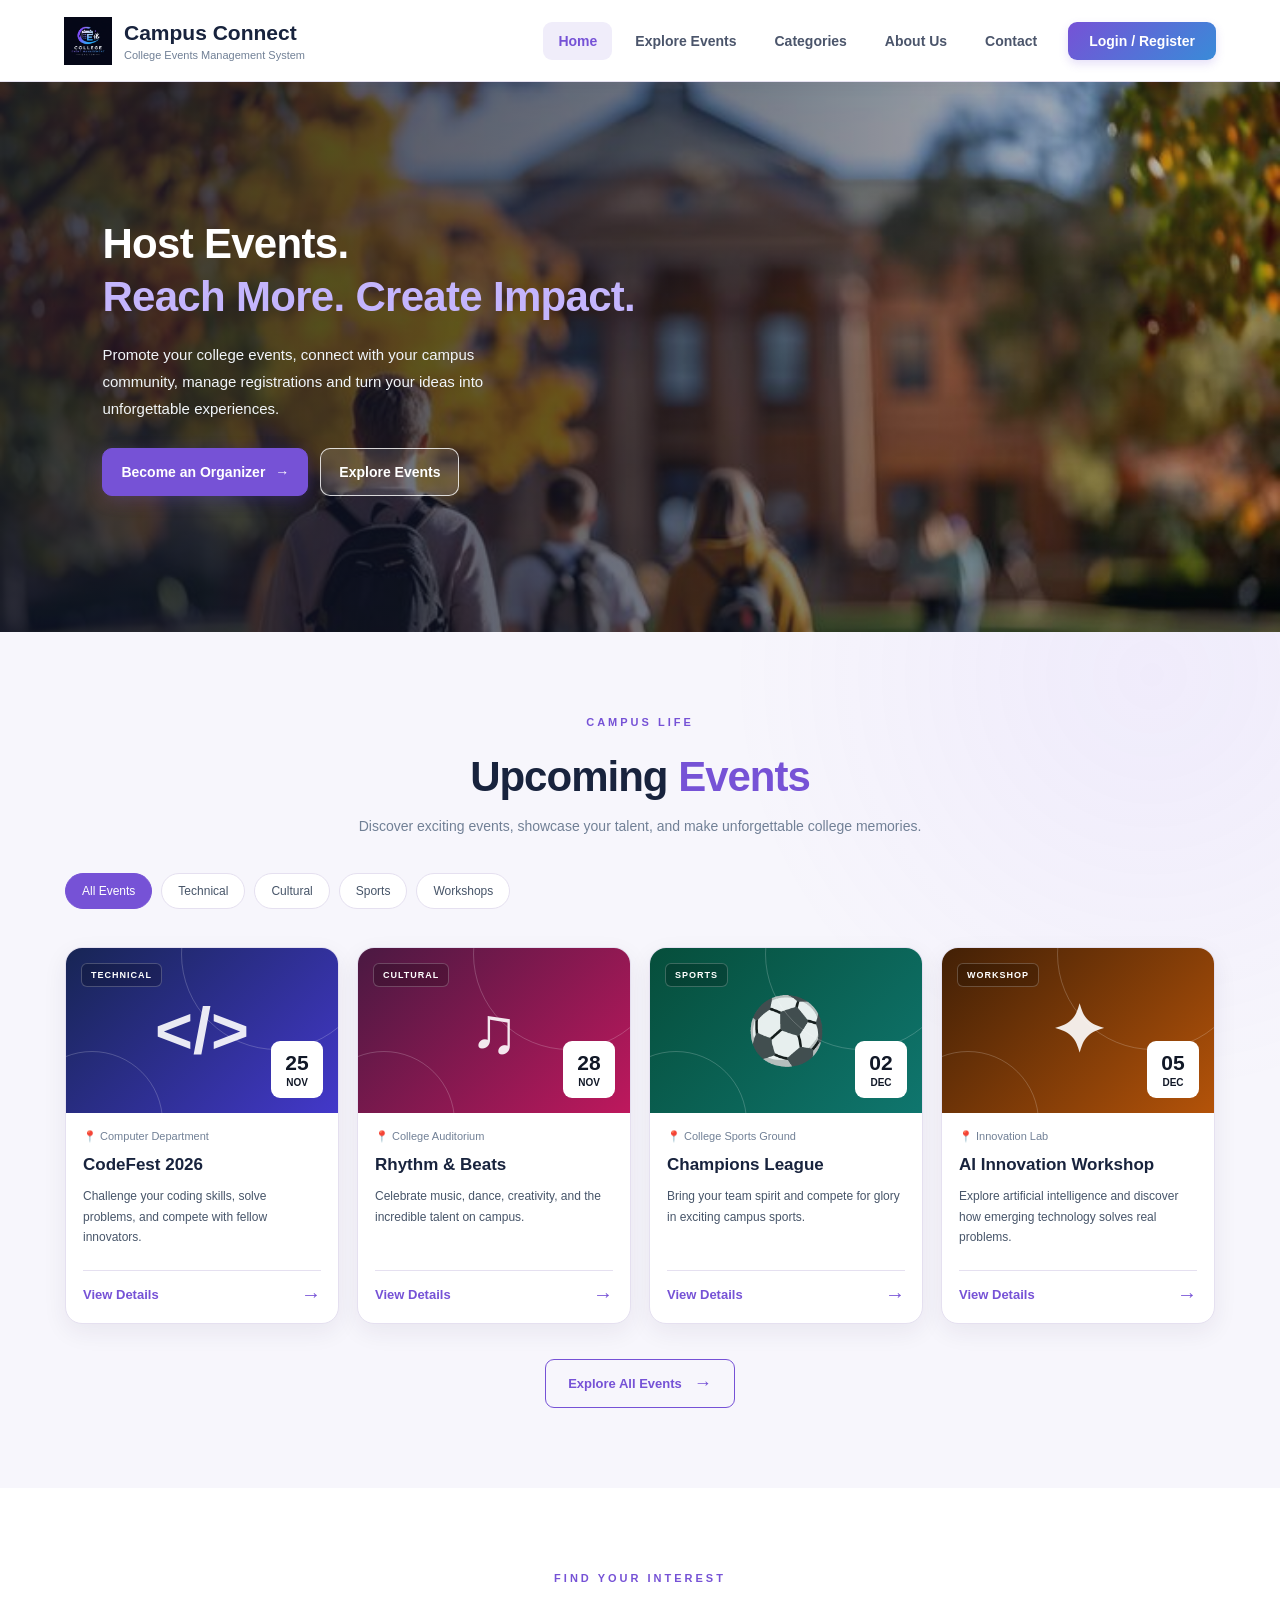
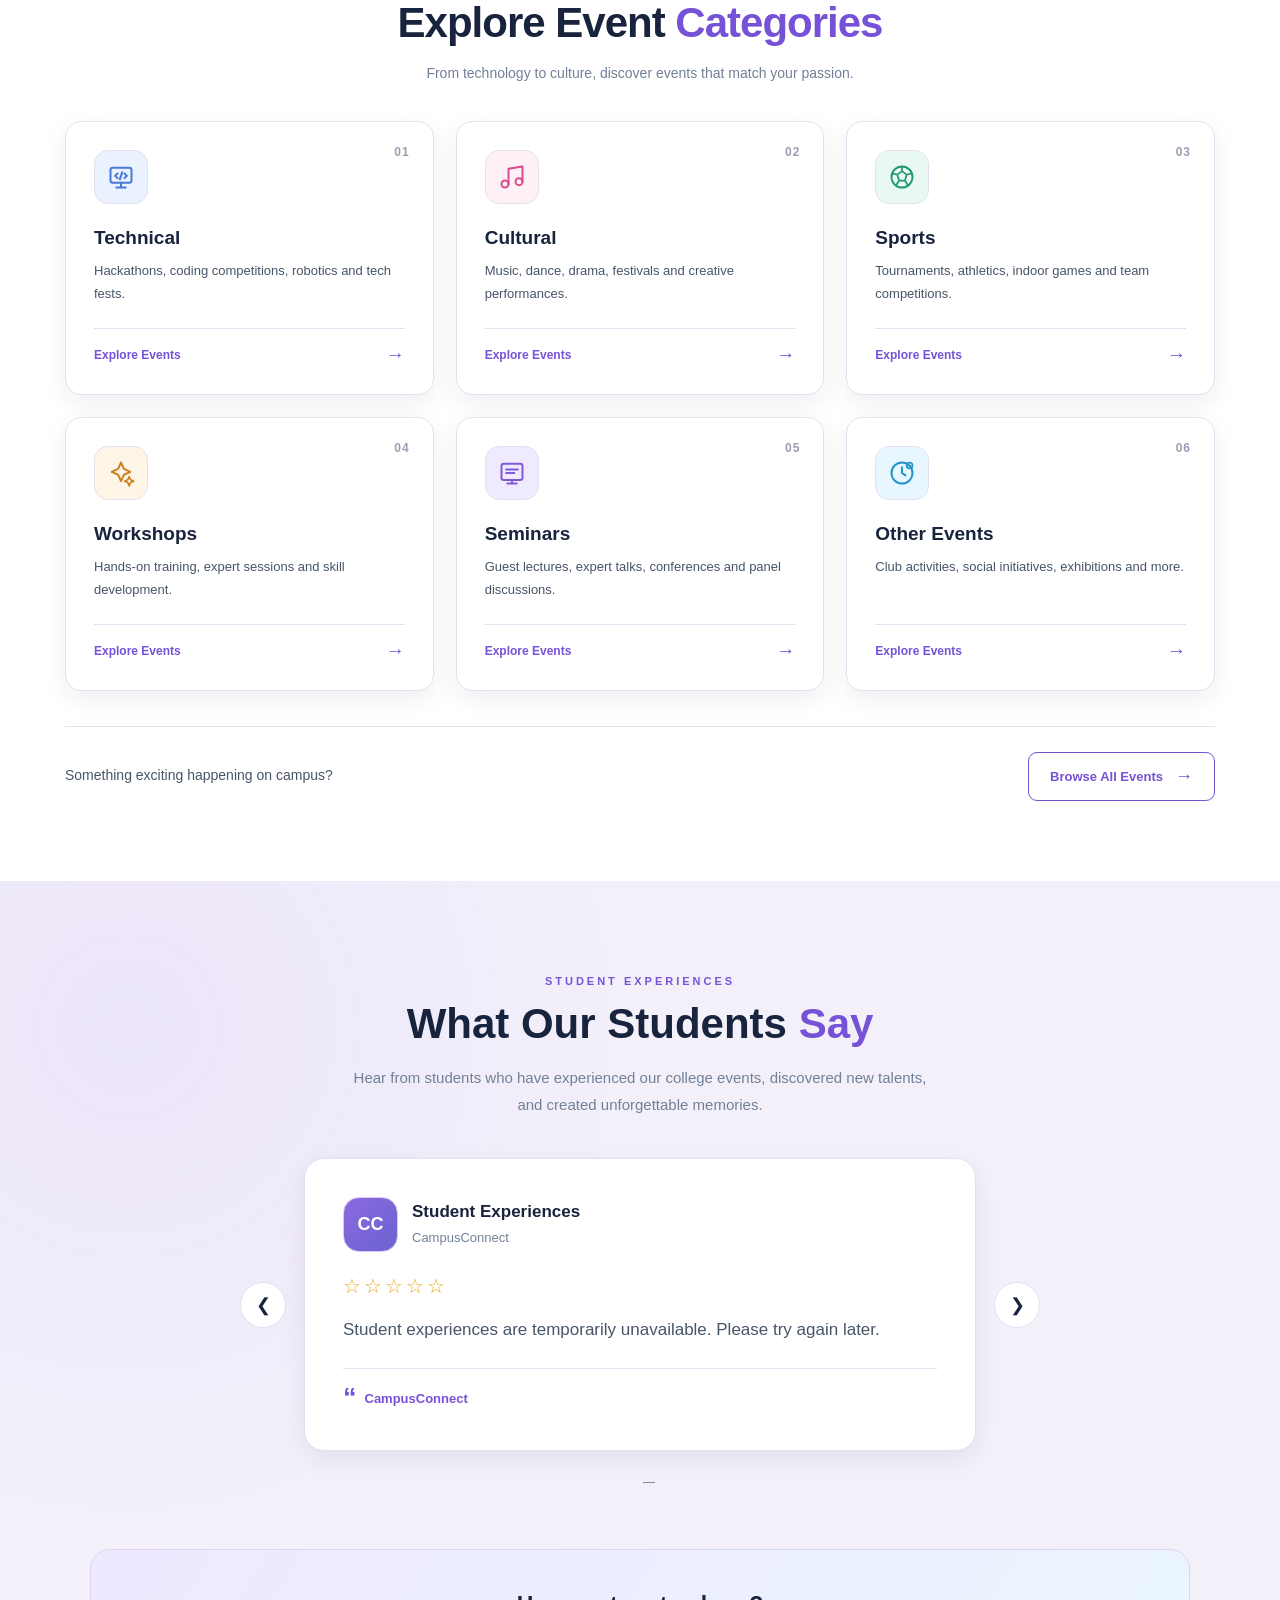
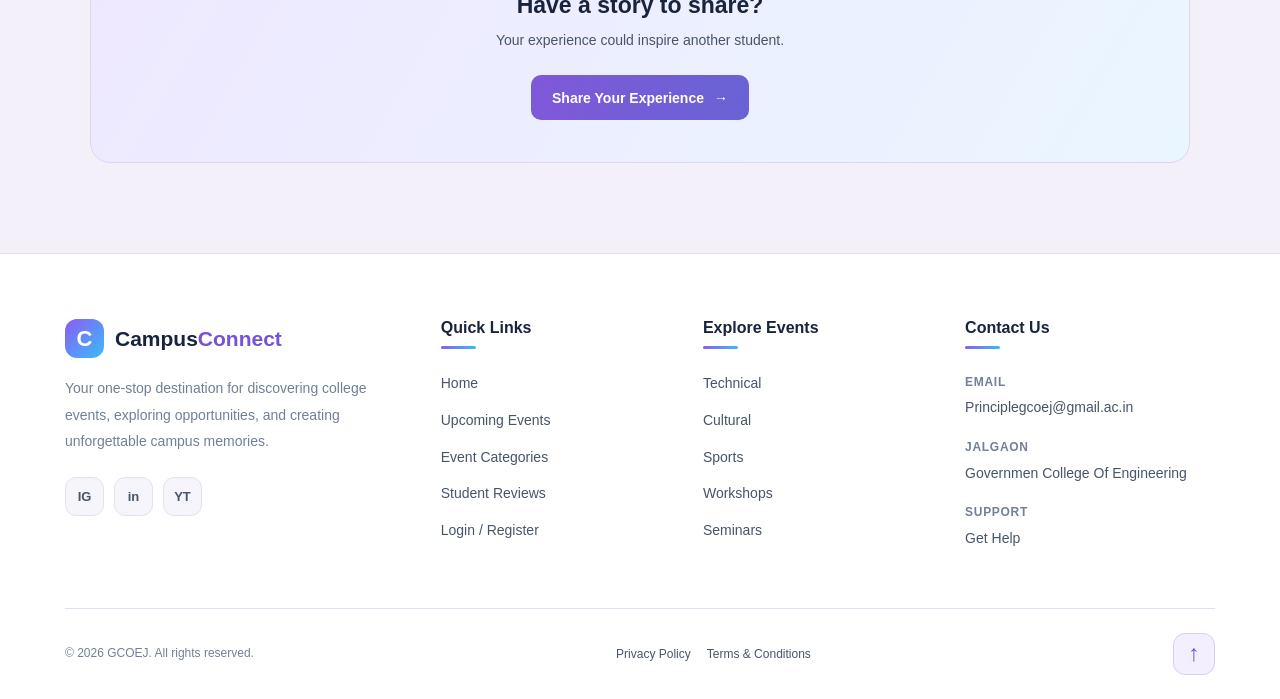
==== commit 4cbdb5a2: "Updated CampusConnect design and functionality" ====
--- a/frontend/index.html
+++ b/frontend/index.html
@@ -14,60 +14,71 @@
 <body>
 
     <!-- HEADER -->
+
+    <!-- HEADER -->
     <header class="site-header">
 
         <!-- Logo and website name -->
         <a href="index.html" class="brand">
-
             <img src="assets/image/logo.png.png" alt="College Events Logo">
 
             <div class="brand-text">
-                <h1>College Events</h1>
-                <p>Management System</p>
-            </div>
-
+                <h1>Campus Connect</h1>
+                <p>College Events Management System</p>
+            </div>
         </a>
 
-        <!-- Three-line hamburger button -->
+        <!-- DESKTOP NAVIGATION -->
+        <nav class="desktop-nav" aria-label="Main navigation">
+            <a href="index.html" class="active">Home</a>
+            <a href="event.html">Explore Events</a>
+            <a href="event.html?category">Categories</a>
+            <a href="about.html">About Us</a>
+            <a href="contact.html">Contact</a>
+            <a href="login.html" class="nav-login">Login / Register</a>
+        </nav>
+
+        <!-- Mobile hamburger button -->
         <button class="menu-toggle" id="menuToggle" type="button" aria-label="Open navigation menu"
             aria-expanded="false" aria-controls="mobileMenu">
 
             <span></span>
             <span></span>
             <span></span>
-
         </button>
 
     </header>
 
 
+
     <main>
 
         <!-- Hero Section -->
+
         <section class="hero-section">
 
             <div class="hero-content">
 
                 <h2>
-                    Discover. Participate.<br>
-                    <span>Make Memories.</span>
+                    Host Events.<br>
+                    <span>Reach More. Create Impact.</span>
                 </h2>
 
                 <p>
-                    Your one-stop platform for college events,
-                    workshops, competitions and more.
+                    Promote your college events, connect with your campus
+                    community, manage registrations and turn your ideas
+                    into unforgettable experiences.
                 </p>
 
                 <div class="hero-buttons">
 
-                    <a href="event.html" class="btn btn-primary">
+                    <a href="login.html" class="btn btn-primary">
+                        Become an Organizer
+                        <span aria-hidden="true">→</span>
+                    </a>
+
+                    <a href="event.html" class="btn btn-secondary">
                         Explore Events
-                        <span aria-hidden="true">→</span>
-                    </a>
-
-                    <a href="login.html" class="btn btn-secondary">
-                        <span aria-hidden="true">♙</span>
-                        Login
                     </a>
 
                 </div>
@@ -75,6 +86,7 @@
             </div>
 
         </section>
+
 
 
         <!-- ========== UPCOMING EVENTS SECTION ========== -->
@@ -654,8 +666,8 @@
                 </p>
 
                 <div class="footer-socials">
-                    <a href="https://www.instagram.com/gcoej_shutterbugs_?srtk=c2kyNXhpc2t3dHhs" target="_blank" rel="noopener noreferrer"
-                        aria-label="Instagram">
+                    <a href="https://www.instagram.com/gcoej_shutterbugs_?srtk=c2kyNXhpc2t3dHhs" target="_blank"
+                        rel="noopener noreferrer" aria-label="Instagram">
                         IG
                     </a>
 
@@ -708,7 +720,7 @@
 
                 <p>
                     <span class="contact-label">Jalgaon</span>
-                    <span>Governmen College Of  Engineering</span>
+                    <span>Governmen College Of Engineering</span>
                 </p>
 
                 <p>
--- a/frontend/assets/css/style.css
+++ b/frontend/assets/css/style.css
@@ -1,7 +1,27 @@
 
-/* =========================
+/* =========================================
+   CAMPUSCONNECT - CEMS HOMEPAGE
+   Complete Light Theme Stylesheet
+========================================= */
+
+
+/* =========================================
    1. GLOBAL STYLES
-========================= */
+========================================= */
+
+:root {
+    --page-bg: #f7f6fc;
+    --surface: #ffffff;
+    --surface-soft: #f0edfa;
+    --primary: #7652d6;
+    --primary-dark: #6240bd;
+    --primary-light: #eee8ff;
+    --heading: #18233d;
+    --text: #475569;
+    --muted: #718096;
+    --border: #e5e0f0;
+    --shadow: 0 8px 25px rgba(42, 30, 75, 0.07);
+}
 
 * {
     margin: 0;
@@ -9,16 +29,30 @@
     box-sizing: border-box;
 }
 
+html {
+    scroll-behavior: smooth;
+}
+
 body {
     font-family: Arial, Helvetica, sans-serif;
-    background: #ffffff;
-    color: #10213f;
-}
-
-
-/* =========================
+    background: var(--page-bg);
+    color: var(--heading);
+}
+
+a,
+button {
+    -webkit-tap-highlight-color: transparent;
+}
+
+::selection {
+    background: #ded3ff;
+    color: #302052;
+}
+
+
+/* =========================================
    2. HEADER
-========================= */
+========================================= */
 
 .site-header {
     width: 100%;
@@ -31,22 +65,20 @@
     gap: 12px;
 
     background: #ffffff;
-    border-bottom: 1px solid #e8edf4;
+    border-bottom: 1px solid var(--border);
+    box-shadow: 0 2px 12px rgba(30, 20, 60, 0.04);
 
     position: relative;
     z-index: 1001;
 }
 
-
-/* Logo and website name */
-
 .brand {
     display: flex;
     align-items: center;
     gap: 12px;
 
     text-decoration: none;
-    color: #10213f;
+    color: var(--heading);
 
     min-width: 0;
 }
@@ -67,19 +99,20 @@
     font-weight: 700;
     line-height: 1.3;
     white-space: nowrap;
+    color: var(--heading);
 }
 
 .brand-text p {
     margin-top: 3px;
     font-size: 12px;
-    color: #64748b;
+    color: var(--muted);
     white-space: nowrap;
 }
 
 
-/* =========================
+/* =========================================
    3. HAMBURGER BUTTON
-========================= */
+========================================= */
 
 .menu-toggle {
     width: 44px;
@@ -101,7 +134,7 @@
 }
 
 .menu-toggle:hover {
-    background: #eff6ff;
+    background: var(--primary-light);
 }
 
 .menu-toggle span {
@@ -109,7 +142,7 @@
     width: 26px;
     height: 3px;
 
-    background: #10213f;
+    background: var(--heading);
     border-radius: 10px;
 
     transition:
@@ -117,9 +150,6 @@
         opacity 0.2s ease;
 }
 
-
-/* Turn three lines into an X when open */
-
 .menu-toggle.active span:nth-child(1) {
     transform: translateY(9px) rotate(45deg);
 }
@@ -133,15 +163,15 @@
 }
 
 
-/* =========================
-   4. DARK BACKGROUND OVERLAY
-========================= */
+/* =========================================
+   4. MENU OVERLAY
+========================================= */
 
 .menu-overlay {
     position: fixed;
     inset: 0;
 
-    background: rgba(0, 0, 0, 0.6);
+    background: rgba(25, 20, 45, 0.35);
 
     opacity: 0;
     visibility: hidden;
@@ -161,9 +191,9 @@
 }
 
 
-/* =========================
-   5. SLIDE-IN MOBILE MENU
-========================= */
+/* =========================================
+   5. MOBILE SLIDE-IN MENU
+========================================= */
 
 .mobile-menu {
     position: fixed;
@@ -177,10 +207,11 @@
     padding: 0 20px 24px;
     overflow-y: auto;
 
-    background: #080b12;
-    color: #ffffff;
-
-    border-left: 1px solid #252b38;
+    background: #ffffff;
+    color: var(--heading);
+
+    border-left: 1px solid var(--border);
+    box-shadow: -8px 0 30px rgba(30, 20, 60, 0.10);
 
     transform: translateX(100%);
     visibility: hidden;
@@ -200,7 +231,7 @@
 }
 
 
-/* Menu top heading */
+/* Menu heading */
 
 .menu-heading {
     display: flex;
@@ -211,18 +242,19 @@
     margin: 0 -20px 12px;
     padding: 22px 20px;
 
-    background: #101827;
-    border-bottom: 1px solid #273247;
+    background: #f3efff;
+    border-bottom: 1px solid var(--border);
 }
 
 .menu-heading h2 {
     font-size: 20px;
     line-height: 1.4;
+    color: var(--heading);
 }
 
 .menu-heading p {
     margin-top: 4px;
-    color: #aab6ca;
+    color: var(--muted);
     font-size: 13px;
 }
 
@@ -233,7 +265,7 @@
 
     background: transparent;
     border: none;
-    color: #ffffff;
+    color: var(--heading);
 
     font-size: 30px;
     cursor: pointer;
@@ -249,17 +281,17 @@
 
     padding: 17px 0;
 
-    color: #ffffff;
+    color: var(--heading);
     text-decoration: none;
 
-    border-bottom: 1px solid #ffffff0d;
+    border-bottom: 1px solid #eeeaf5;
 }
 
 .menu-icon {
     width: 28px;
     flex-shrink: 0;
 
-    color: #3b82f6;
+    color: var(--primary);
     text-align: center;
     font-size: 23px;
 }
@@ -279,38 +311,39 @@
     display: block;
     margin-top: 5px;
 
-    color: #a7adba;
+    color: var(--muted);
     font-size: 12px;
     line-height: 1.5;
 }
 
 .menu-arrow {
-    color: #9ca3af;
+    color: #9290a3;
     font-size: 25px;
 }
 
 .menu-links a:hover .menu-link-text strong {
-    color: #60a5fa;
-}
-
-
-/* Login and registration */
+    color: var(--primary);
+}
+
+
+/* Account links */
 
 .account-links {
-    display: grid;
-    gap: 4px;
+    display: flex;
+    flex-direction: column;
+    gap: 12px;
 
     margin-top: 22px;
-    padding-top: 18px;
-
-    border-top: 1px solid #303541;
+    padding: 18px 0;
+
+    border-top: 1px solid var(--border);
 }
 
 .account-links a {
     display: block;
     padding: 13px 0;
 
-    color: #ffffff;
+    color: var(--heading);
     text-decoration: none;
 
     font-size: 17px;
@@ -318,11 +351,18 @@
 }
 
 .account-links a:hover {
-    color: #60a5fa;
-}
-
-
-/* Explore events button */
+    color: var(--primary);
+}
+
+.account-welcome {
+    color: var(--primary);
+    font-size: 15px;
+    font-weight: 700;
+    overflow-wrap: anywhere;
+}
+
+
+/* Menu CTA */
 
 .menu-cta {
     display: block;
@@ -331,7 +371,7 @@
     margin-top: 14px;
     padding: 17px 12px;
 
-    background: #2563eb;
+    background: var(--primary);
     color: #ffffff;
 
     border-radius: 12px;
@@ -345,16 +385,31 @@
 }
 
 .menu-cta:hover {
-    background: #1d4ed8;
-}
-
-
-/* =========================
-   6. SMALLER MOBILE SCREENS
-========================= */
+    background: var(--primary-dark);
+}
+
+.account-links .menu-cta {
+    padding: 12px 16px;
+    border: 1px solid #d9cdfa;
+    border-radius: 8px;
+    background: var(--primary-light);
+    color: var(--primary-dark);
+    text-align: center;
+    font: inherit;
+    text-decoration: none;
+    cursor: pointer;
+}
+
+.account-links .menu-cta:hover {
+    background: #e5dcff;
+}
+
+
+/* =========================================
+   6. SMALL MOBILE HEADER
+========================================= */
 
 @media (max-width: 360px) {
-
     .site-header {
         padding: 10px;
         gap: 6px;
@@ -379,11 +434,9 @@
 }
 
 
-
-/* =====================================
-   MAIN - HERO SECTION
-===================================== */
-
+/* =========================================
+   7. HERO SECTION
+========================================= */
 
 .hero-section {
     position: relative;
@@ -396,13 +449,18 @@
 
     padding: 60px 8%;
 
-    /* Background image with dark overlay */
+    /*
+       Dark transparent overlay:
+       Keeps the background image visible
+       and makes white text readable.
+    */
+
     background:
         linear-gradient(
             90deg,
-            rgba(3, 15, 30, 0.90) 0%,
-            rgba(3, 15, 30, 0.65) 55%,
-            rgba(3, 15, 30, 0.30) 100%
+            rgba(15, 20, 40, 0.82) 0%,
+            rgba(15, 20, 40, 0.58) 55%,
+            rgba(15, 20, 40, 0.22) 100%
         ),
         url("../image/bg.png.jpg");
 
@@ -417,71 +475,39 @@
 .hero-content {
     position: relative;
     z-index: 1;
-    max-width: 650px;
+
     width: 100%;
-}
-
-
-@media (max-width: 768px) {
-
-    .hero-section {
-        min-height: 500px;
-        padding: 50px 22px;
-
-        background-position: center;
-    }
-
-    .hero-content {
-        max-width: 100%;
-    }
-
-}
-
-
-
-/* Hero content */
-
-.hero-content {
-    position: relative;
-    z-index: 1;
-
-    width: 100%;
-    max-width: 500px;
-}
-
-
-/* Main heading */
+    max-width: 550px;
+}
 
 .hero-content h2 {
-    font-size: clamp(28px, 7vw, 38px);
+    font-size: clamp(28px, 7vw, 42px);
     font-weight: 750;
     line-height: 1.25;
 
     margin-bottom: 18px;
-
     letter-spacing: -0.7px;
+
+    color: #ffffff;
 }
 
 .hero-content h2 span {
-    color: #38bdf8;
-}
-
-
-/* Description */
+    color: #c4b5fd;
+}
 
 .hero-content p {
-    max-width: 360px;
+    max-width: 420px;
 
     font-size: 15px;
     line-height: 1.8;
 
-    color: #e2e8f0;
+    color: #f1f5f9;
 
     margin-bottom: 26px;
 }
 
 
-/* Button container */
+/* Hero buttons */
 
 .hero-buttons {
     display: flex;
@@ -489,9 +515,6 @@
     align-items: center;
     gap: 12px;
 }
-
-
-/* Common button styles */
 
 .hero-buttons .btn {
     min-height: 48px;
@@ -517,52 +540,58 @@
 }
 
 
-/* Explore Events button */
+/* Primary button */
 
 .hero-buttons .btn-primary {
-    background: #1677f9;
+    background: var(--primary);
     color: #ffffff;
 
-    border: 1px solid #1677f9;
-
-    box-shadow: 0 5px 16px rgba(22, 119, 249, 0.2);
+    border: 1px solid var(--primary);
+
+    box-shadow: 0 5px 16px rgba(118, 82, 214, 0.25);
 }
 
 .hero-buttons .btn-primary:hover {
-    background: #075fd5;
+    background: var(--primary-dark);
     transform: translateY(-2px);
 }
 
 
-/* Login button */
+/* Secondary button */
 
 .hero-buttons .btn-secondary {
-    background: rgba(255, 255, 255, 0.08);
+    background: rgba(255, 255, 255, 0.12);
     color: #ffffff;
 
     border: 1px solid rgba(255, 255, 255, 0.8);
 }
 
 .hero-buttons .btn-secondary:hover {
-    background: rgba(255, 255, 255, 0.18);
+    background: rgba(255, 255, 255, 0.25);
     transform: translateY(-2px);
 }
 
-
-/* Keyboard accessibility */
-
 .hero-buttons .btn:focus-visible {
-    outline: 3px solid #7dd3fc;
+    outline: 3px solid #c4b5fd;
     outline-offset: 4px;
 }
 
 
-/* =====================================
-   RESPONSIVE ADJUSTMENTS
-===================================== */
+/* Hero responsive */
+
+@media (max-width: 768px) {
+    .hero-section {
+        min-height: 500px;
+        padding: 50px 22px;
+        background-position: center;
+    }
+
+    .hero-content {
+        max-width: 100%;
+    }
+}
 
 @media (max-width: 360px) {
-
     .hero-section {
         min-height: 420px;
         padding: 32px 16px;
@@ -587,11 +616,9 @@
 }
 
 
-
-
 /* =========================================
-   UPCOMING EVENTS SECTION
-   ========================================= */
+   8. UPCOMING EVENTS SECTION
+========================================= */
 
 .upcoming-events,
 .upcoming-events * {
@@ -600,14 +627,16 @@
 
 .upcoming-events {
     padding: 65px 18px;
+
     background:
         radial-gradient(
             circle at 90% 5%,
-            rgba(56, 189, 248, 0.08),
+            rgba(139, 92, 246, 0.07),
             transparent 30%
         ),
-        #080b12;
-    color: #f8fafc;
+        var(--page-bg);
+
+    color: var(--heading);
 }
 
 .events-container {
@@ -616,6 +645,7 @@
     margin: 0 auto;
 }
 
+
 /* Section heading */
 
 .events-heading {
@@ -625,7 +655,10 @@
 }
 
 .section-label {
-    color: #38bdf8;
+    display: inline-block;
+    margin-bottom: 12px;
+
+    color: var(--primary);
     font-size: 11px;
     font-weight: 800;
     letter-spacing: 3px;
@@ -633,21 +666,23 @@
 
 .events-heading h2 {
     margin: 12px 0;
+    color: var(--heading);
     font-size: clamp(29px, 7vw, 42px);
     line-height: 1.2;
     letter-spacing: -1px;
 }
 
 .events-heading h2 span {
-    color: #8b5cf6;
+    color: var(--primary);
 }
 
 .events-heading p {
     margin: 0;
-    color: #94a3b8;
+    color: var(--muted);
     font-size: 14px;
     line-height: 1.8;
 }
+
 
 /* Category filters */
 
@@ -656,28 +691,36 @@
     gap: 9px;
     margin-bottom: 28px;
     padding: 3px 0 10px;
+
     overflow-x: auto;
     scrollbar-width: thin;
+    scrollbar-color: #c8b9ed transparent;
 }
 
 .filter-btn {
     flex-shrink: 0;
+
     padding: 10px 16px;
-    border: 1px solid #273244;
+
+    border: 1px solid var(--border);
     border-radius: 30px;
-    background: #101622;
-    color: #cbd5e1;
+
+    background: #ffffff;
+    color: var(--text);
+
     font-size: 12px;
     cursor: pointer;
+
     transition: 0.2s ease;
 }
 
 .filter-btn:hover,
 .filter-btn.active {
-    border-color: #8b5cf6;
-    background: #8b5cf6;
-    color: #fff;
-}
+    border-color: var(--primary);
+    background: var(--primary);
+    color: #ffffff;
+}
+
 
 /* Events grid */
 
@@ -687,34 +730,47 @@
     gap: 22px;
 }
 
+
 /* Event card */
 
 .event-card {
     min-width: 0;
     overflow: hidden;
-    border: 1px solid #202a3a;
+
+    border: 1px solid var(--border);
     border-radius: 17px;
-    background: #101622;
-    transition: transform 0.25s ease, border-color 0.25s ease;
+
+    background: #ffffff;
+    box-shadow: var(--shadow);
+
+    transition:
+        transform 0.25s ease,
+        border-color 0.25s ease,
+        box-shadow 0.25s ease;
 }
 
 .event-card:hover {
     transform: translateY(-4px);
-    border-color: #6550a5;
+    border-color: #b9a5eb;
+    box-shadow: 0 12px 30px rgba(65, 45, 110, 0.11);
 }
 
 .event-card[hidden] {
     display: none;
 }
 
+
 /* Event banner */
 
 .event-visual {
     position: relative;
+
     display: flex;
     height: 165px;
+
     align-items: center;
     justify-content: center;
+
     overflow: hidden;
 }
 
@@ -722,8 +778,10 @@
 .event-visual::after {
     position: absolute;
     content: "";
-    border: 1px solid rgba(255, 255, 255, 0.13);
+
+    border: 1px solid rgba(255, 255, 255, 0.2);
     border-radius: 50%;
+
     pointer-events: none;
 }
 
@@ -762,11 +820,15 @@
     z-index: 1;
     top: 15px;
     left: 15px;
+
     padding: 6px 9px;
+
     border: 1px solid rgba(255, 255, 255, 0.22);
     border-radius: 6px;
+
     background: rgba(0, 0, 0, 0.2);
-    color: #fff;
+    color: #ffffff;
+
     font-size: 9px;
     font-weight: 800;
     letter-spacing: 1px;
@@ -784,14 +846,18 @@
     z-index: 1;
     right: 15px;
     bottom: 15px;
+
     display: flex;
     width: 52px;
     height: 57px;
+
     flex-direction: column;
     align-items: center;
     justify-content: center;
+
     border-radius: 9px;
-    background: #fff;
+
+    background: #ffffff;
     color: #111827;
 }
 
@@ -806,6 +872,7 @@
     font-weight: 800;
 }
 
+
 /* Event information */
 
 .event-info {
@@ -814,13 +881,13 @@
 
 .event-meta {
     margin: 0 0 10px;
-    color: #94a3b8;
+    color: var(--muted);
     font-size: 11px;
 }
 
 .event-info h3 {
     margin: 0 0 10px;
-    color: #f8fafc;
+    color: var(--heading);
     font-size: 19px;
     line-height: 1.4;
 }
@@ -828,42 +895,50 @@
 .event-description {
     min-height: 66px;
     margin: 0 0 18px;
-    color: #aab6c8;
+    color: var(--text);
     font-size: 13px;
     line-height: 1.7;
 }
+
 
 /* Expandable details */
 
 .event-extra {
     margin-bottom: 15px;
     padding: 12px;
-    border: 1px solid #273244;
+
+    border: 1px solid var(--border);
     border-radius: 9px;
-    background: #0b111c;
+
+    background: #f8f6fd;
 }
 
 .event-extra p {
     margin: 7px 0;
-    color: #cbd5e1;
+    color: var(--text);
     font-size: 12px;
     line-height: 1.6;
 }
 
 .event-extra strong {
-    color: #38bdf8;
+    color: var(--primary);
 }
 
 .details-btn {
     display: flex;
     width: 100%;
+
     align-items: center;
     justify-content: space-between;
+
     padding: 12px 0 0;
+
     border: 0;
-    border-top: 1px solid #273244;
+    border-top: 1px solid var(--border);
+
     background: transparent;
-    color: #38bdf8;
+    color: var(--primary);
+
     font-size: 13px;
     font-weight: 700;
     text-align: left;
@@ -879,11 +954,12 @@
     transform: rotate(90deg);
 }
 
+
 /* Empty filter result */
 
 .no-events {
     padding: 25px 10px;
-    color: #94a3b8;
+    color: var(--muted);
     font-size: 14px;
     text-align: center;
 }
@@ -891,6 +967,7 @@
 .no-events[hidden] {
     display: none;
 }
+
 
 /* Explore all events */
 
@@ -904,33 +981,41 @@
     align-items: center;
     justify-content: center;
     gap: 12px;
+
     padding: 13px 22px;
-    border: 1px solid #8b5cf6;
+
+    border: 1px solid var(--primary);
     border-radius: 9px;
-    color: #fff;
+
+    color: var(--primary);
+
     font-size: 13px;
     font-weight: 700;
     text-decoration: none;
+
     transition: background 0.2s ease;
 }
 
 .all-events-btn:hover {
-    background: #8b5cf6;
+    background: var(--primary);
+    color: #ffffff;
 }
 
 .all-events-btn span {
     font-size: 18px;
 }
 
-/* Keyboard accessibility */
+
+/* Events accessibility */
 
 .upcoming-events button:focus-visible,
 .upcoming-events a:focus-visible {
-    outline: 2px solid #38bdf8;
+    outline: 2px solid var(--primary);
     outline-offset: 4px;
 }
 
-/* Tablet */
+
+/* Events tablet */
 
 @media (min-width: 600px) {
     .upcoming-events {
@@ -947,7 +1032,8 @@
     }
 }
 
-/* Desktop */
+
+/* Events desktop */
 
 @media (min-width: 950px) {
     .events-grid {
@@ -972,23 +1058,10 @@
     }
 }
 
-/* Reduced motion */
-
-@media (prefers-reduced-motion: reduce) {
-    .upcoming-events *,
-    .upcoming-events *::before,
-    .upcoming-events *::after {
-        scroll-behavior: auto !important;
-        transition: none !important;
-    }
-}
-
-
-
 
 /* =========================================
-   EVENT CATEGORIES SECTION
-   ========================================= */
+   9. EVENT CATEGORIES
+========================================= */
 
 .event-categories,
 .event-categories * {
@@ -997,8 +1070,8 @@
 
 .event-categories {
     padding: 65px 18px;
-    background: #0b101a;
-    color: #f8fafc;
+    background: #ffffff;
+    color: var(--heading);
 }
 
 .categories-container {
@@ -1007,7 +1080,8 @@
     margin: 0 auto;
 }
 
-/* Heading */
+
+/* Categories heading */
 
 .categories-heading {
     max-width: 620px;
@@ -1016,7 +1090,7 @@
 }
 
 .categories-label {
-    color: #38bdf8;
+    color: var(--primary);
     font-size: 11px;
     font-weight: 800;
     letter-spacing: 3px;
@@ -1024,23 +1098,25 @@
 
 .categories-heading h2 {
     margin: 12px 0;
+    color: var(--heading);
     font-size: clamp(28px, 7vw, 42px);
     line-height: 1.2;
     letter-spacing: -1px;
 }
 
 .categories-heading h2 span {
-    color: #8b5cf6;
+    color: var(--primary);
 }
 
 .categories-heading p {
     margin: 0;
-    color: #94a3b8;
+    color: var(--muted);
     font-size: 14px;
     line-height: 1.8;
 }
 
-/* Grid */
+
+/* Categories grid */
 
 .categories-grid {
     display: grid;
@@ -1048,45 +1124,48 @@
     gap: 16px;
 }
 
+
 /* Category card */
 
 .category-card {
     position: relative;
+
     display: flex;
     min-width: 0;
+
     flex-direction: column;
     align-items: flex-start;
+
     padding: 23px;
     overflow: hidden;
 
-    border: 1px solid #222c3d;
+    border: 1px solid var(--border);
     border-radius: 16px;
-    background:
-        linear-gradient(
-            145deg,
-            rgba(139, 92, 246, 0.045),
-            transparent 55%
-        ),
-        #101622;
-
-    color: #f8fafc;
+
+    background: #ffffff;
+    box-shadow: var(--shadow);
+
+    color: var(--heading);
     text-decoration: none;
 
     transition:
         transform 0.25s ease,
         border-color 0.25s ease,
-        background-color 0.25s ease;
+        box-shadow 0.25s ease;
 }
 
 .category-card:hover {
     transform: translateY(-5px);
-    border-color: #7256c9;
+    border-color: #b9a5eb;
+    background: #fcfbff;
+    box-shadow: 0 12px 28px rgba(65, 45, 110, 0.10);
 }
 
 .category-card:focus-visible {
-    outline: 2px solid #38bdf8;
+    outline: 2px solid var(--primary);
     outline-offset: 4px;
 }
+
 
 /* Decorative count */
 
@@ -1094,23 +1173,27 @@
     position: absolute;
     top: 23px;
     right: 23px;
-    color: #526078;
+
+    color: #a19ab2;
     font-size: 12px;
     font-weight: 800;
     letter-spacing: 1px;
 }
 
+
 /* Icon box */
 
 .category-icon {
     display: flex;
     width: 54px;
     height: 54px;
+
     align-items: center;
     justify-content: center;
+
     margin-bottom: 23px;
 
-    border: 1px solid rgba(255, 255, 255, 0.1);
+    border: 1px solid var(--border);
     border-radius: 14px;
 }
 
@@ -1119,66 +1202,73 @@
     height: 28px;
 }
 
+
 /* Individual icon colors */
 
 .technical-icon {
-    background: rgba(59, 130, 246, 0.13);
-    color: #60a5fa;
+    background: #eaf1ff;
+    color: #4778d8;
 }
 
 .cultural-icon {
-    background: rgba(236, 72, 153, 0.13);
-    color: #f472b6;
+    background: #fff0f6;
+    color: #d84b8c;
 }
 
 .sports-icon {
-    background: rgba(16, 185, 129, 0.13);
-    color: #34d399;
+    background: #e9f9f1;
+    color: #239b70;
 }
 
 .workshop-icon {
-    background: rgba(245, 158, 11, 0.13);
-    color: #fbbf24;
+    background: #fff5e6;
+    color: #c78322;
 }
 
 .seminar-icon {
-    background: rgba(139, 92, 246, 0.15);
-    color: #a78bfa;
+    background: #f0eaff;
+    color: #8059d6;
 }
 
 .other-icon {
-    background: rgba(56, 189, 248, 0.13);
-    color: #38bdf8;
-}
-
-/* Card text */
+    background: #e8f7ff;
+    color: #2595c8;
+}
+
+
+/* Category text */
 
 .category-card h3 {
     margin: 0 0 10px;
+    color: var(--heading);
     font-size: 19px;
     font-weight: 700;
 }
 
 .category-card p {
     margin: 0 0 22px;
-    color: #94a3b8;
+    color: var(--text);
     font-size: 13px;
     line-height: 1.8;
 }
 
-/* Card link */
+
+/* Category link */
 
 .category-link {
     display: flex;
     width: 100%;
+
     align-items: center;
     justify-content: space-between;
     gap: 10px;
+
     margin-top: auto;
     padding-top: 15px;
 
-    border-top: 1px solid #273244;
-    color: #38bdf8;
+    border-top: 1px solid var(--border);
+    color: var(--primary);
+
     font-size: 12px;
     font-weight: 700;
 }
@@ -1192,22 +1282,25 @@
     transform: translateX(5px);
 }
 
-/* Bottom section */
+
+/* Categories footer */
 
 .categories-footer {
     display: flex;
     flex-direction: column;
     align-items: center;
     gap: 17px;
+
     margin-top: 35px;
     padding-top: 25px;
-    border-top: 1px solid #202a3a;
+
+    border-top: 1px solid var(--border);
     text-align: center;
 }
 
 .categories-footer p {
     margin: 0;
-    color: #aab6c8;
+    color: var(--text);
     font-size: 14px;
     line-height: 1.7;
 }
@@ -1217,13 +1310,15 @@
     align-items: center;
     justify-content: center;
     gap: 12px;
+
     padding: 13px 21px;
 
-    border: 1px solid #8b5cf6;
+    border: 1px solid var(--primary);
     border-radius: 9px;
+
     background: transparent;
-
-    color: #fff;
+    color: var(--primary);
+
     font-size: 13px;
     font-weight: 700;
     text-decoration: none;
@@ -1232,14 +1327,16 @@
 }
 
 .categories-all-btn:hover {
-    background: #8b5cf6;
+    background: var(--primary);
+    color: #ffffff;
 }
 
 .categories-all-btn span {
     font-size: 18px;
 }
 
-/* Tablet */
+
+/* Categories tablet */
 
 @media (min-width: 600px) {
     .event-categories {
@@ -1256,7 +1353,8 @@
     }
 }
 
-/* Desktop */
+
+/* Categories desktop */
 
 @media (min-width: 950px) {
     .categories-grid {
@@ -1275,33 +1373,23 @@
     }
 }
 
-/* Reduced motion */
-
-@media (prefers-reduced-motion: reduce) {
-    .event-categories *,
-    .event-categories *::before,
-    .event-categories *::after {
-        transition: none !important;
-    }
-}
-
-
 
 /* =========================================
-   WHAT OUR STUDENTS SAY
-   College Event Management System
-   ========================================= */
+   10. STUDENT TESTIMONIALS
+========================================= */
 
 .student-testimonials {
     padding: 70px 18px;
+
     background:
         radial-gradient(
             circle at 10% 15%,
-            rgba(139, 92, 246, 0.10),
+            rgba(139, 92, 246, 0.07),
             transparent 35%
         ),
-        #080b12;
-    color: #f8fafc;
+        #f3f0fa;
+
+    color: var(--heading);
     overflow: hidden;
 }
 
@@ -1311,7 +1399,8 @@
     margin: 0 auto;
 }
 
-/* Section Heading */
+
+/* Testimonials heading */
 
 .testimonials-heading {
     max-width: 650px;
@@ -1319,57 +1408,61 @@
     text-align: center;
 }
 
-.section-label {
-    display: inline-block;
-    margin-bottom: 12px;
-    color: #a78bfa;
-    font-size: 12px;
-    font-weight: 800;
-    letter-spacing: 2px;
-}
-
 .testimonials-heading h2 {
     margin: 0 0 15px;
+    color: var(--heading);
     font-size: clamp(27px, 5vw, 42px);
     line-height: 1.2;
     font-weight: 800;
 }
 
 .testimonials-heading h2 span {
-    color: #a78bfa;
+    color: var(--primary);
 }
 
 .testimonials-heading p {
     max-width: 580px;
     margin: 0 auto;
-    color: #a8b1c2;
+    color: var(--muted);
     font-size: 15px;
     line-height: 1.8;
 }
 
-/* Slider Layout */
+
+/* Slider layout */
 
 .testimonials-slider {
     display: grid;
     grid-template-columns: 38px minmax(0, 1fr) 38px;
+
     align-items: center;
     gap: 10px;
+
     max-width: 800px;
     margin: 0 auto;
 }
 
+
+/* Slider arrows */
+
 .testimonial-arrow {
     display: flex;
+
     align-items: center;
     justify-content: center;
+
     width: 38px;
     height: 38px;
-    border: 1px solid #30384a;
+
+    border: 1px solid var(--border);
     border-radius: 50%;
-    background: #101622;
-    color: #e2e8f0;
+
+    background: #ffffff;
+    color: var(--heading);
+
     font-size: 16px;
     cursor: pointer;
+
     transition:
         background 0.25s ease,
         border-color 0.25s ease,
@@ -1377,27 +1470,26 @@
 }
 
 .testimonial-arrow:hover {
-    background: #8b5cf6;
-    border-color: #8b5cf6;
+    background: var(--primary);
+    border-color: var(--primary);
+    color: #ffffff;
     transform: scale(1.06);
 }
 
-.testimonial-arrow:focus-visible,
-.testimonial-share-btn:focus-visible,
-.testimonial-dot:focus-visible {
-    outline: 2px solid #38bdf8;
-    outline-offset: 4px;
-}
-
-/* Testimonial Card */
+
+/* Testimonial card */
 
 .testimonial-card {
     min-width: 0;
+
     padding: 28px 22px;
-    border: 1px solid #252d3e;
+
+    border: 1px solid var(--border);
     border-radius: 20px;
-    background: linear-gradient(145deg, #121a29, #0d121d);
-    box-shadow: 0 15px 45px rgba(0, 0, 0, 0.2);
+
+    background: #ffffff;
+    box-shadow: var(--shadow);
+
     animation: testimonialFade 0.3s ease;
 }
 
@@ -1414,9 +1506,7 @@
 }
 
 
-
-
-/* Student Details */
+/* Student details */
 
 .testimonial-top {
     display: flex;
@@ -1428,46 +1518,53 @@
 .student-avatar {
     display: flex;
     flex-shrink: 0;
+
     align-items: center;
     justify-content: center;
+
     width: 55px;
     height: 55px;
-    border: 1px solid rgba(167, 139, 250, 0.4);
+
+    border: 1px solid #d8caf7;
     border-radius: 16px;
-    background: linear-gradient(135deg, #8b5cf6, #2563eb);
+
+    background: linear-gradient(135deg, #8b69df, #6b63cf);
     color: #ffffff;
+
     font-size: 18px;
     font-weight: 800;
 }
 
 .student-info h3 {
     margin: 0 0 6px;
-    color: #f8fafc;
+    color: var(--heading);
     font-size: 17px;
     font-weight: 700;
 }
 
 .student-info p {
     margin: 0;
-    color: #9ca8bc;
+    color: var(--muted);
     font-size: 13px;
     line-height: 1.5;
 }
 
-/* Star Rating */
+
+/* Star rating */
 
 .testimonial-stars {
     margin-bottom: 16px;
-    color: #fbbf24;
+    color: #e9a923;
     font-size: 20px;
     letter-spacing: 3px;
 }
 
-/* Student Feedback */
+
+/* Feedback */
 
 .testimonial-card blockquote {
     margin: 0;
-    color: #d5dbea;
+    color: var(--text);
     font-size: 16px;
     line-height: 1.9;
     overflow-wrap: anywhere;
@@ -1477,21 +1574,25 @@
     display: flex;
     align-items: center;
     gap: 8px;
+
     margin-top: 22px;
     padding-top: 16px;
-    border-top: 1px solid #252d3e;
-    color: #a78bfa;
+
+    border-top: 1px solid var(--border);
+    color: var(--primary);
+
     font-size: 13px;
     font-weight: 600;
 }
 
 .quote-icon {
-    color: #38bdf8;
+    color: var(--primary);
     font-size: 27px;
     line-height: 1;
 }
 
-/* Dots and Counter */
+
+/* Dots and counter */
 
 .testimonial-navigation {
     display: flex;
@@ -1512,10 +1613,13 @@
     width: 9px;
     height: 9px;
     padding: 0;
+
     border: 0;
     border-radius: 50%;
-    background: #424b5e;
+
+    background: #d1c9e2;
     cursor: pointer;
+
     transition:
         width 0.25s ease,
         background 0.25s ease;
@@ -1524,58 +1628,69 @@
 .testimonial-dot.active {
     width: 25px;
     border-radius: 10px;
-    background: #8b5cf6;
+    background: var(--primary);
 }
 
 .testimonial-counter {
     margin: 0;
-    color: #8e9bb0;
+    color: var(--muted);
     font-size: 12px;
 }
 
-/* Share Your Experience CTA */
+
+/* Share experience CTA */
 
 .testimonial-cta {
     margin-top: 60px;
     padding: 32px 18px;
-    border: 1px solid #293349;
+
+    border: 1px solid #ded5f1;
     border-radius: 20px;
+
     background: linear-gradient(
         120deg,
-        rgba(139, 92, 246, 0.12),
-        rgba(56, 189, 248, 0.07)
+        #eee8ff,
+        #eaf6ff
     );
+
     text-align: center;
 }
 
 .testimonial-cta h3 {
     margin: 0 0 10px;
+    color: var(--heading);
     font-size: 23px;
     font-weight: 800;
 }
 
 .testimonial-cta p {
     margin: 0 0 22px;
-    color: #a8b1c2;
+    color: var(--text);
     font-size: 14px;
     line-height: 1.7;
 }
 
 .testimonial-share-btn {
     display: inline-flex;
+
     align-items: center;
     justify-content: center;
     gap: 10px;
+
     min-height: 45px;
     padding: 12px 20px;
+
     border: 1px solid transparent;
     border-radius: 10px;
-    background: linear-gradient(100deg, #8b5cf6, #6366f1);
+
+    background: linear-gradient(100deg, #8058d9, #6863d5);
     color: #ffffff;
+
     font-size: 14px;
     font-weight: 700;
     text-align: center;
     text-decoration: none;
+
     transition:
         transform 0.25s ease,
         box-shadow 0.25s ease;
@@ -1583,10 +1698,11 @@
 
 .testimonial-share-btn:hover {
     transform: translateY(-2px);
-    box-shadow: 0 8px 25px rgba(139, 92, 246, 0.25);
-}
-
-/* Tablet and Desktop */
+    box-shadow: 0 8px 25px rgba(118, 82, 214, 0.20);
+}
+
+
+/* Testimonials tablet and desktop */
 
 @media (min-width: 600px) {
     .student-testimonials {
@@ -1623,47 +1739,35 @@
     }
 }
 
-/* Reduced Motion Accessibility */
-
-@media (prefers-reduced-motion: reduce) {
-    .testimonial-card {
-        animation: none;
-    }
-
-    .testimonial-arrow,
-    .testimonial-dot,
-    .testimonial-share-btn {
-        transition: none;
-    }
-}
-
-
-
 
 /* =========================================
-   WEBSITE FOOTER
-   College Event Management System
-   ========================================= */
+   11. WEBSITE FOOTER
+========================================= */
 
 .site-footer {
     position: relative;
     padding: 55px 18px 0;
-    background: #070a11;
-    color: #e2e8f0;
-    border-top: 1px solid #222b3b;
+
+    background: #ffffff;
+    color: var(--heading);
+
+    border-top: 1px solid var(--border);
 }
 
 .footer-container {
     display: grid;
     grid-template-columns: 1fr;
     gap: 38px;
+
     width: 100%;
     max-width: 1150px;
+
     margin: 0 auto;
     padding-bottom: 40px;
 }
 
-/* Brand */
+
+/* Footer brand */
 
 .footer-brand {
     min-width: 0;
@@ -1673,8 +1777,10 @@
     display: inline-flex;
     align-items: center;
     gap: 11px;
+
     margin-bottom: 17px;
-    color: #f8fafc;
+
+    color: var(--heading);
     font-size: 21px;
     font-weight: 800;
     text-decoration: none;
@@ -1682,29 +1788,36 @@
 
 .footer-logo-icon {
     display: flex;
+
     align-items: center;
     justify-content: center;
+
     width: 39px;
     height: 39px;
+
     border-radius: 12px;
+
     background: linear-gradient(135deg, #8b5cf6, #38bdf8);
     color: #ffffff;
+
     font-size: 22px;
 }
 
 .footer-logo-highlight {
-    color: #a78bfa;
+    color: var(--primary);
 }
 
 .footer-description {
     max-width: 340px;
     margin: 0 0 22px;
-    color: #9ca8bc;
+
+    color: var(--muted);
     font-size: 14px;
     line-height: 1.9;
 }
 
-/* Social Links */
+
+/* Social links */
 
 .footer-socials {
     display: flex;
@@ -1714,17 +1827,23 @@
 
 .footer-socials a {
     display: flex;
+
     align-items: center;
     justify-content: center;
+
     width: 39px;
     height: 39px;
-    border: 1px solid #2c3548;
+
+    border: 1px solid var(--border);
     border-radius: 11px;
-    background: #101622;
-    color: #cbd5e1;
+
+    background: #f7f5fc;
+    color: var(--text);
+
     font-size: 13px;
     font-weight: 800;
     text-decoration: none;
+
     transition:
         background 0.25s ease,
         border-color 0.25s ease,
@@ -1733,12 +1852,13 @@
 
 .footer-socials a:hover {
     transform: translateY(-3px);
-    border-color: #8b5cf6;
-    background: #8b5cf6;
+    border-color: var(--primary);
+    background: var(--primary);
     color: #ffffff;
 }
 
-/* Footer Columns */
+
+/* Footer columns */
 
 .footer-column {
     min-width: 0;
@@ -1746,9 +1866,11 @@
 
 .footer-column h3 {
     position: relative;
+
     margin: 0 0 23px;
     padding-bottom: 12px;
-    color: #f8fafc;
+
+    color: var(--heading);
     font-size: 16px;
     font-weight: 750;
 }
@@ -1757,10 +1879,13 @@
     position: absolute;
     bottom: 0;
     left: 0;
+
     width: 35px;
     height: 3px;
+
     border-radius: 3px;
     background: linear-gradient(90deg, #8b5cf6, #38bdf8);
+
     content: "";
 }
 
@@ -1768,8 +1893,10 @@
     display: flex;
     flex-direction: column;
     gap: 13px;
+
     margin: 0;
     padding: 0;
+
     list-style: none;
 }
 
@@ -1778,7 +1905,7 @@
 }
 
 .footer-column a {
-    color: #9ca8bc;
+    color: var(--text);
     font-size: 14px;
     line-height: 1.7;
     text-decoration: none;
@@ -1787,47 +1914,54 @@
 }
 
 .footer-column a:hover {
-    color: #a78bfa;
-}
-
-/* Contact */
+    color: var(--primary);
+}
+
+
+/* Footer contact */
 
 .footer-contact p {
     display: flex;
     flex-direction: column;
     gap: 4px;
+
     margin: 0 0 17px;
-    color: #9ca8bc;
+
+    color: var(--text);
     font-size: 14px;
     line-height: 1.7;
     overflow-wrap: anywhere;
 }
 
 .contact-label {
-    color: #64748b;
+    color: var(--muted);
     font-size: 12px;
     font-weight: 700;
     letter-spacing: 0.7px;
     text-transform: uppercase;
 }
 
-/* Footer Bottom */
+
+/* Footer bottom */
 
 .footer-bottom {
     display: flex;
     flex-direction: column;
     align-items: center;
     gap: 18px;
+
     max-width: 1150px;
+
     margin: 0 auto;
     padding: 24px 0;
-    border-top: 1px solid #222b3b;
+
+    border-top: 1px solid var(--border);
     text-align: center;
 }
 
 .footer-bottom > p {
     margin: 0;
-    color: #8290a5;
+    color: var(--muted);
     font-size: 12px;
     line-height: 1.8;
 }
@@ -1840,30 +1974,37 @@
 }
 
 .footer-bottom-links a {
-    color: #9ca8bc;
+    color: var(--text);
     font-size: 12px;
     text-decoration: none;
     transition: color 0.2s ease;
 }
 
 .footer-bottom-links a:hover {
-    color: #a78bfa;
-}
-
-/* Back to Top */
+    color: var(--primary);
+}
+
+
+/* Back to top */
 
 .back-to-top {
     display: flex;
+
     align-items: center;
     justify-content: center;
+
     width: 42px;
     height: 42px;
-    border: 1px solid #343e52;
+
+    border: 1px solid #d9cef2;
     border-radius: 12px;
-    background: #111827;
-    color: #e2e8f0;
+
+    background: #f3efff;
+    color: var(--primary);
+
     font-size: 23px;
     cursor: pointer;
+
     transition:
         background 0.25s ease,
         border-color 0.25s ease,
@@ -1872,103 +2013,434 @@
 
 .back-to-top:hover {
     transform: translateY(-3px);
-    border-color: #8b5cf6;
-    background: #8b5cf6;
+    border-color: var(--primary);
+    background: var(--primary);
     color: #ffffff;
 }
 
+
+/* Footer tablet */
+
+@media (min-width: 600px) {
+    .site-footer {
+        padding: 65px 28px 0;
+    }
+
+    .footer-container {
+        grid-template-columns: repeat(2, minmax(0, 1fr));
+        gap: 42px 35px;
+    }
+
+    .footer-bottom {
+        flex-direction: row;
+        justify-content: space-between;
+        text-align: left;
+    }
+
+    .footer-bottom-links {
+        justify-content: flex-start;
+    }
+}
+
+
+/* Footer desktop */
+
+@media (min-width: 950px) {
+    .footer-container {
+        grid-template-columns: 1.5fr 1fr 1fr 1.1fr;
+        gap: 35px;
+    }
+
+    .footer-brand {
+        padding-right: 15px;
+    }
+
+    .footer-bottom {
+        gap: 24px;
+    }
+}
+
+
+/* =========================================
+   12. KEYBOARD ACCESSIBILITY
+========================================= */
+
+.testimonial-arrow:focus-visible,
+.testimonial-share-btn:focus-visible,
+.testimonial-dot:focus-visible,
 .back-to-top:focus-visible,
 .footer-column a:focus-visible,
 .footer-socials a:focus-visible,
 .footer-bottom-links a:focus-visible {
-    outline: 2px solid #38bdf8;
+    outline: 2px solid var(--primary);
     outline-offset: 4px;
 }
 
-/* Tablet */
-
-@media (min-width: 600px) {
-    .site-footer {
-        padding: 65px 28px 0;
-    }
-
-    .footer-container {
-        grid-template-columns: repeat(2, minmax(0, 1fr));
-        gap: 42px 35px;
-    }
-
-    .footer-bottom {
-        flex-direction: row;
-        justify-content: space-between;
-        text-align: left;
-    }
-
-    .footer-bottom-links {
-        justify-content: flex-start;
-    }
-}
-
-/* Desktop */
-
-@media (min-width: 950px) {
-    .footer-container {
-        grid-template-columns: 1.5fr 1fr 1fr 1.1fr;
-        gap: 35px;
-    }
-
-    .footer-brand {
-        padding-right: 15px;
-    }
-
-    .footer-bottom {
-        gap: 24px;
-    }
-}
-
-/* Reduced Motion */
+
+/* =========================================
+   13. REDUCED MOTION ACCESSIBILITY
+========================================= */
 
 @media (prefers-reduced-motion: reduce) {
-    .footer-socials a,
-    .footer-column a,
-    .footer-bottom-links a,
-    .back-to-top {
-        transition: none;
-    }
-}
+    html {
+        scroll-behavior: auto;
+    }
+
+    *,
+    *::before,
+    *::after {
+        animation-duration: 0.01ms !important;
+        animation-iteration-count: 1 !important;
+        transition-duration: 0.01ms !important;
+    }
+}
+
 
 
 /* =========================================
-   LOGGED-IN ACCOUNT MENU
+   RESPONSIVE HEADER NAVIGATION
+   Desktop: Horizontal navigation
+   Mobile: Hamburger + slide-out drawer
 ========================================= */
 
+/* HEADER */
+.site-header {
+    width: 100%;
+    min-height: 82px;
+    padding: 12px 5%;
+    display: flex;
+    align-items: center;
+    justify-content: space-between;
+    gap: 25px;
+    background: #ffffff;
+    border-bottom: 1px solid #e5e0f0;
+    box-shadow: 0 3px 15px rgba(45, 35, 75, 0.05);
+    position: relative;
+    z-index: 1000;
+}
+
+/* BRAND */
+.brand {
+    display: flex;
+    align-items: center;
+    gap: 12px;
+    text-decoration: none;
+    flex-shrink: 0;
+}
+
+.brand img {
+    width: 48px;
+    height: 48px;
+    object-fit: contain;
+}
+
+.brand-text h1 {
+    font-size: 21px;
+    font-weight: 800;
+    color: #18233d;
+    line-height: 1.2;
+}
+
+.brand-text p {
+    margin-top: 3px;
+    font-size: 11px;
+    color: #718096;
+}
+
+/* DESKTOP NAVIGATION
+   Add this class to your existing nav in HTML:
+   <nav class="desktop-nav"> ... </nav>
+*/
+.desktop-nav {
+    display: flex;
+    align-items: center;
+    justify-content: flex-end;
+    gap: 8px;
+    margin-left: auto;
+}
+
+.desktop-nav a {
+    display: inline-flex;
+    align-items: center;
+    justify-content: center;
+    padding: 11px 15px;
+    border-radius: 9px;
+    color: #4b556b;
+    font-size: 14px;
+    font-weight: 600;
+    text-decoration: none;
+    white-space: nowrap;
+    transition: all 0.25s ease;
+}
+
+.desktop-nav a:hover {
+    color: #7652d6;
+    background: #f0edfa;
+}
+
+.desktop-nav a.active {
+    color: #7652d6;
+    background: #f0edfa;
+}
+
+/* DESKTOP LOGIN BUTTON */
+.desktop-nav .nav-login {
+    margin-left: 8px;
+    padding: 11px 21px;
+    color: #ffffff;
+    background: linear-gradient(135deg, #7652d6, #398bd8);
+    border-radius: 9px;
+    box-shadow: 0 4px 10px rgba(118, 82, 214, 0.18);
+}
+
+.desktop-nav .nav-login:hover {
+    color: #ffffff;
+    background: linear-gradient(135deg, #6541c5, #2879c5);
+    transform: translateY(-2px);
+}
+
+/* HAMBURGER BUTTON */
+.menu-toggle {
+    display: none;
+    width: 43px;
+    height: 43px;
+    padding: 10px;
+    border: 1px solid #e5e0f0;
+    border-radius: 10px;
+    background: #f7f6fc;
+    cursor: pointer;
+    flex-shrink: 0;
+    align-items: center;
+    justify-content: center;
+    flex-direction: column;
+    gap: 5px;
+}
+
+.menu-toggle span {
+    display: block;
+    width: 21px;
+    height: 2px;
+    border-radius: 5px;
+    background: #7652d6;
+    transition: 0.25s ease;
+}
+
+/* DRAWER OVERLAY */
+.menu-overlay {
+    position: fixed;
+    inset: 0;
+    z-index: 1100;
+    background: rgba(24, 35, 61, 0.35);
+    backdrop-filter: blur(3px);
+    opacity: 0;
+    visibility: hidden;
+    transition: 0.3s ease;
+}
+
+.menu-overlay.active {
+    opacity: 1;
+    visibility: visible;
+}
+
+/* MOBILE DRAWER */
+.mobile-menu {
+    position: fixed;
+    top: 0;
+    right: 0;
+    width: min(340px, 88%);
+    height: 100vh;
+    height: 100dvh;
+    padding: 25px 20px;
+    z-index: 1200;
+    background: #ffffff;
+    box-shadow: -8px 0 30px rgba(30, 25, 55, 0.12);
+    transform: translateX(105%);
+    visibility: hidden;
+    transition: transform 0.3s ease, visibility 0.3s ease;
+    overflow-y: auto;
+}
+
+.mobile-menu.active {
+    transform: translateX(0);
+    visibility: visible;
+}
+
+/* DRAWER HEADING */
+.menu-heading {
+    display: flex;
+    justify-content: space-between;
+    align-items: center;
+    padding-bottom: 22px;
+    border-bottom: 1px solid #e5e0f0;
+}
+
+.menu-heading h2 {
+    color: #18233d;
+    font-size: 20px;
+    font-weight: 800;
+}
+
+.menu-heading p {
+    margin-top: 4px;
+    color: #718096;
+    font-size: 12px;
+}
+
+.menu-close {
+    width: 37px;
+    height: 37px;
+    border: none;
+    border-radius: 9px;
+    background: #f0edfa;
+    color: #7652d6;
+    font-size: 27px;
+    cursor: pointer;
+}
+
+/* DRAWER LINKS */
+.menu-links {
+    display: flex;
+    flex-direction: column;
+    gap: 9px;
+    margin-top: 23px;
+}
+
+.menu-links > a {
+    display: flex;
+    align-items: center;
+    gap: 13px;
+    padding: 13px 12px;
+    border: 1px solid transparent;
+    border-radius: 11px;
+    text-decoration: none;
+    transition: 0.25s ease;
+}
+
+.menu-links > a:hover {
+    background: #f2effb;
+    border-color: #e5e0f0;
+}
+
+.menu-icon {
+    width: 39px;
+    height: 39px;
+    display: flex;
+    align-items: center;
+    justify-content: center;
+    flex-shrink: 0;
+    border-radius: 10px;
+    background: #f0edfa;
+    color: #7652d6;
+    font-size: 21px;
+}
+
+.menu-link-text {
+    display: flex;
+    flex-direction: column;
+    gap: 4px;
+    flex: 1;
+}
+
+.menu-link-text strong {
+    color: #18233d;
+    font-size: 14px;
+}
+
+.menu-link-text small {
+    color: #8791a4;
+    font-size: 11px;
+}
+
+.menu-arrow {
+    color: #7652d6;
+    font-size: 23px;
+}
+
+/* DRAWER ACCOUNT LINKS */
 .account-links {
     display: flex;
-    flex-direction: column;
-    gap: 12px;
-    padding: 18px 20px;
-}
-
-.account-welcome {
-    color: #c4b5fd;
-    font-size: 15px;
+    gap: 10px;
+    margin-top: 25px;
+}
+
+.account-links a {
+    flex: 1;
+    padding: 12px 8px;
+    text-align: center;
+    border: 1px solid #dcd4f1;
+    border-radius: 9px;
+    color: #7652d6;
+    background: #f7f5fd;
+    font-size: 13px;
     font-weight: 700;
-    overflow-wrap: anywhere;
-}
-
-.account-links .menu-cta {
-    display: inline-block;
-    width: 100%;
-    padding: 12px 16px;
-    border: 1px solid rgba(139, 92, 246, 0.35);
-    border-radius: 8px;
-    background: rgba(139, 92, 246, 0.12);
+    text-decoration: none;
+    transition: 0.25s ease;
+}
+
+.account-links a:hover {
+    background: #f0edfa;
+}
+
+/* DRAWER CTA */
+.menu-cta {
+    display: block;
+    margin-top: 20px;
+    padding: 14px;
+    border-radius: 10px;
+    text-align: center;
+    text-decoration: none;
     color: #ffffff;
-    text-align: center;
-    font: inherit;
-    text-decoration: none;
-    cursor: pointer;
-}
-
-.account-links .menu-cta:hover {
-    background: rgba(139, 92, 246, 0.25);
-}
+    font-size: 14px;
+    font-weight: 700;
+    background: linear-gradient(135deg, #7652d6, #398bd8);
+    box-shadow: 0 5px 13px rgba(118, 82, 214, 0.18);
+}
+
+/* =========================================
+   MOBILE RESPONSIVE NAVIGATION
+========================================= */
+
+@media (max-width: 900px) {
+    .site-header {
+        min-height: 72px;
+        padding: 10px 5%;
+    }
+
+    .desktop-nav {
+        display: none;
+    }
+
+    .menu-toggle {
+        display: flex;
+    }
+}
+
+/* DESKTOP: hide mobile drawer and overlay */
+@media (min-width: 901px) {
+    .menu-toggle,
+    .mobile-menu,
+    .menu-overlay {
+        display: none !important;
+    }
+}
+
+/* SMALL PHONES */
+@media (max-width: 480px) {
+    .brand img {
+        width: 42px;
+        height: 42px;
+    }
+
+    .brand-text h1 {
+        font-size: 18px;
+    }
+
+    .brand-text p {
+        font-size: 10px;
+    }
+
+    .menu-toggle {
+        width: 40px;
+        height: 40px;
+    }
+}
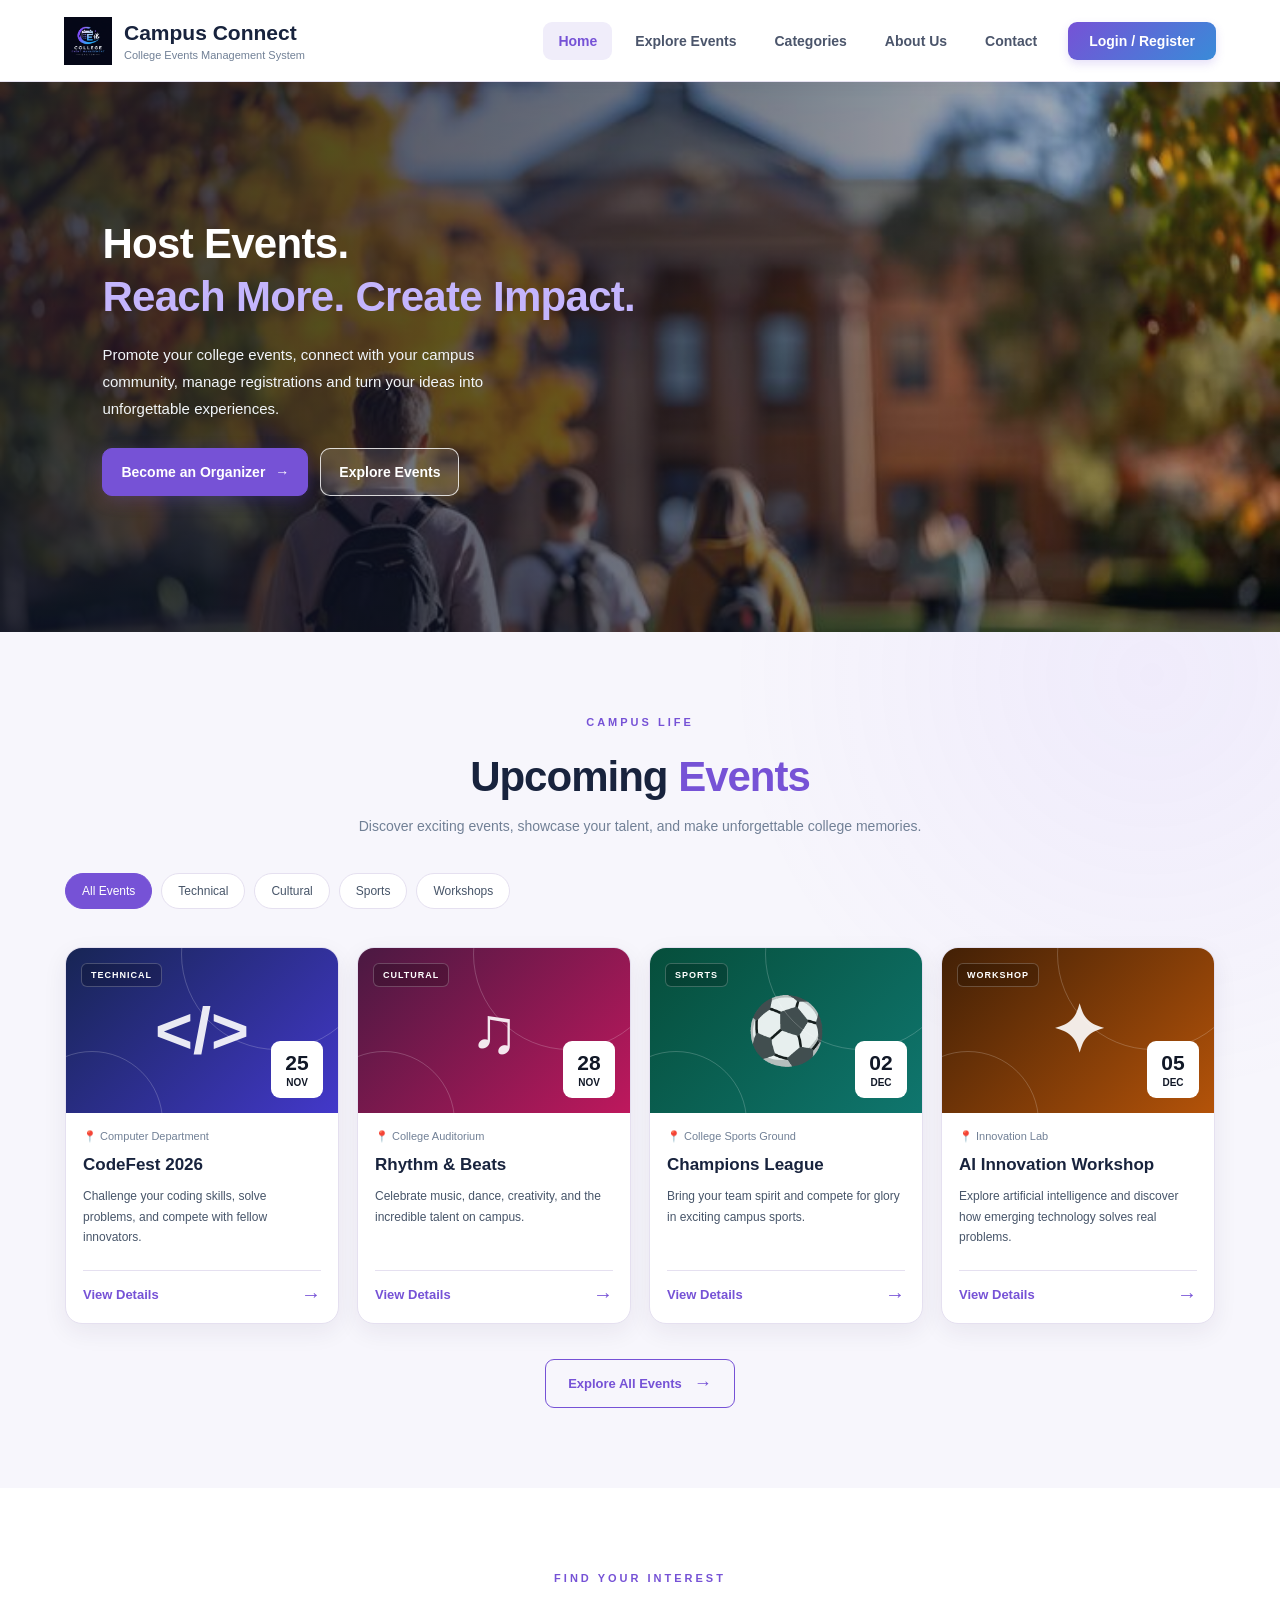
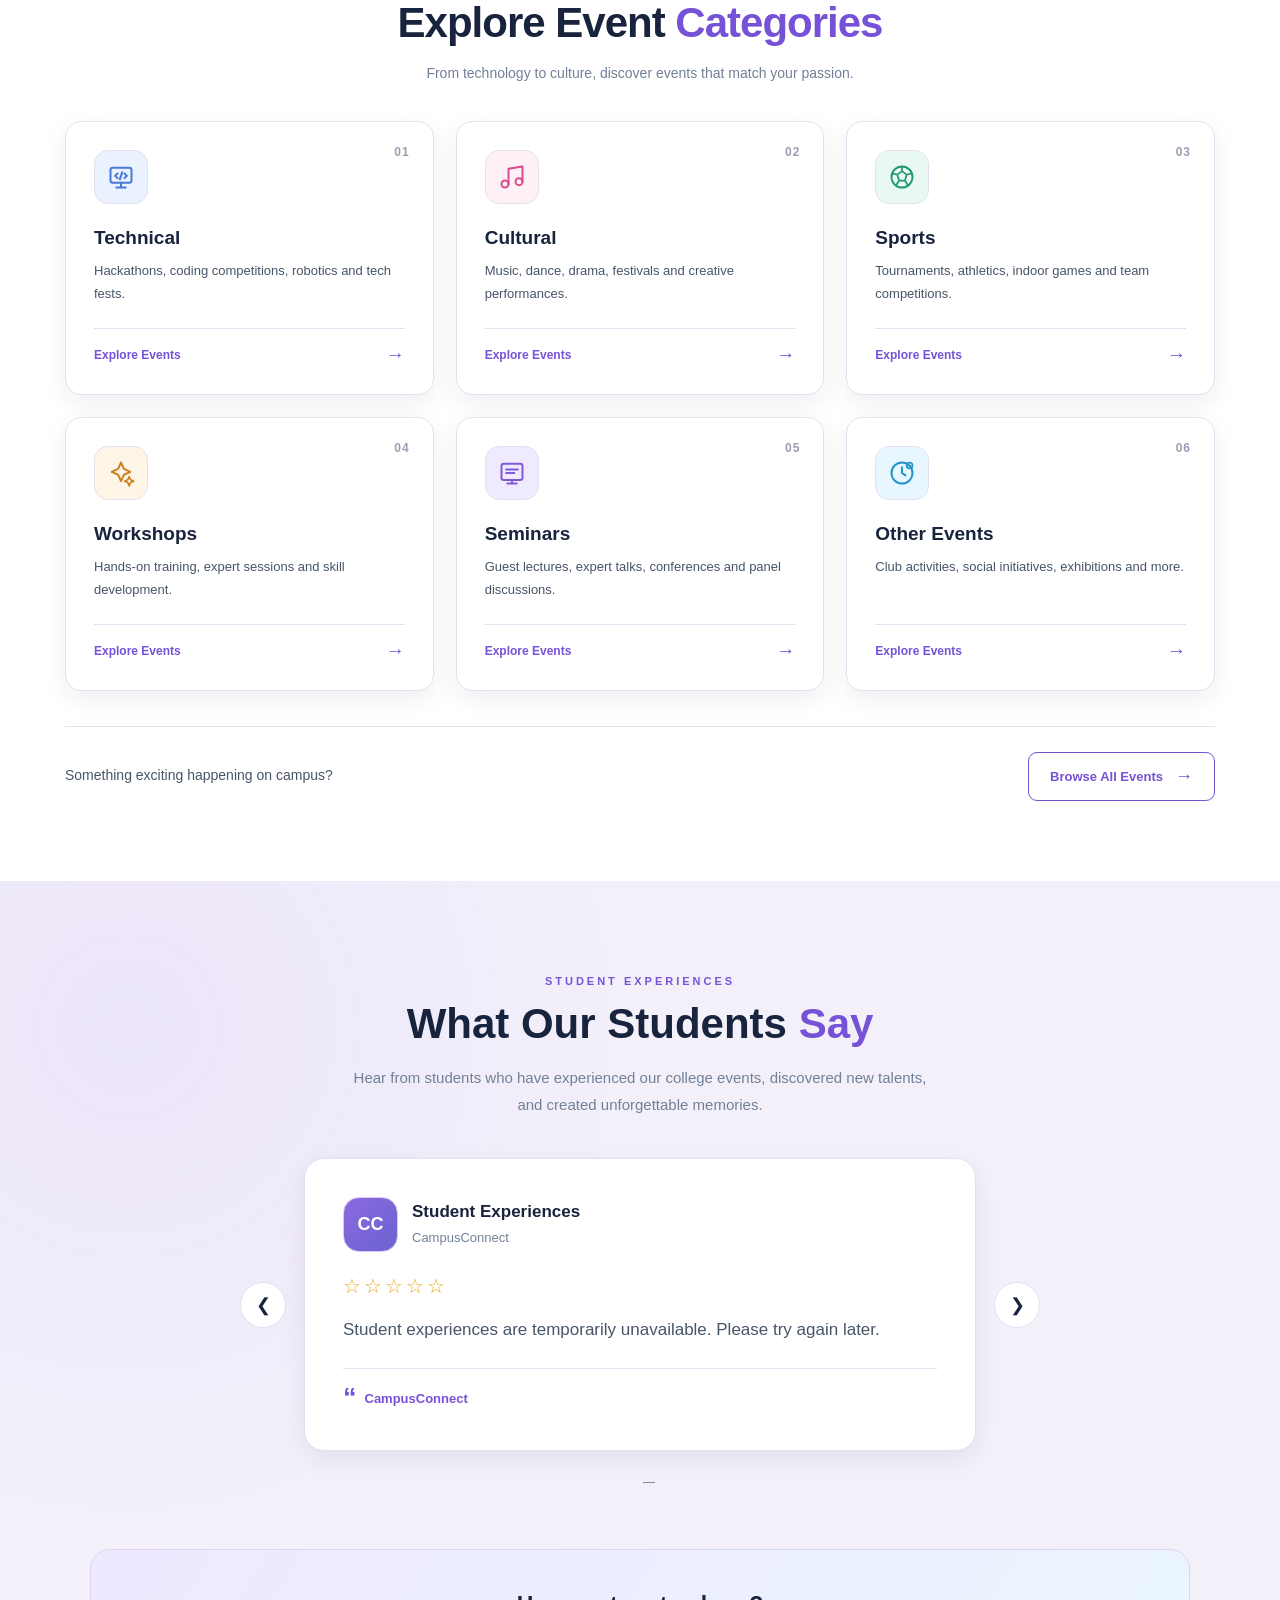
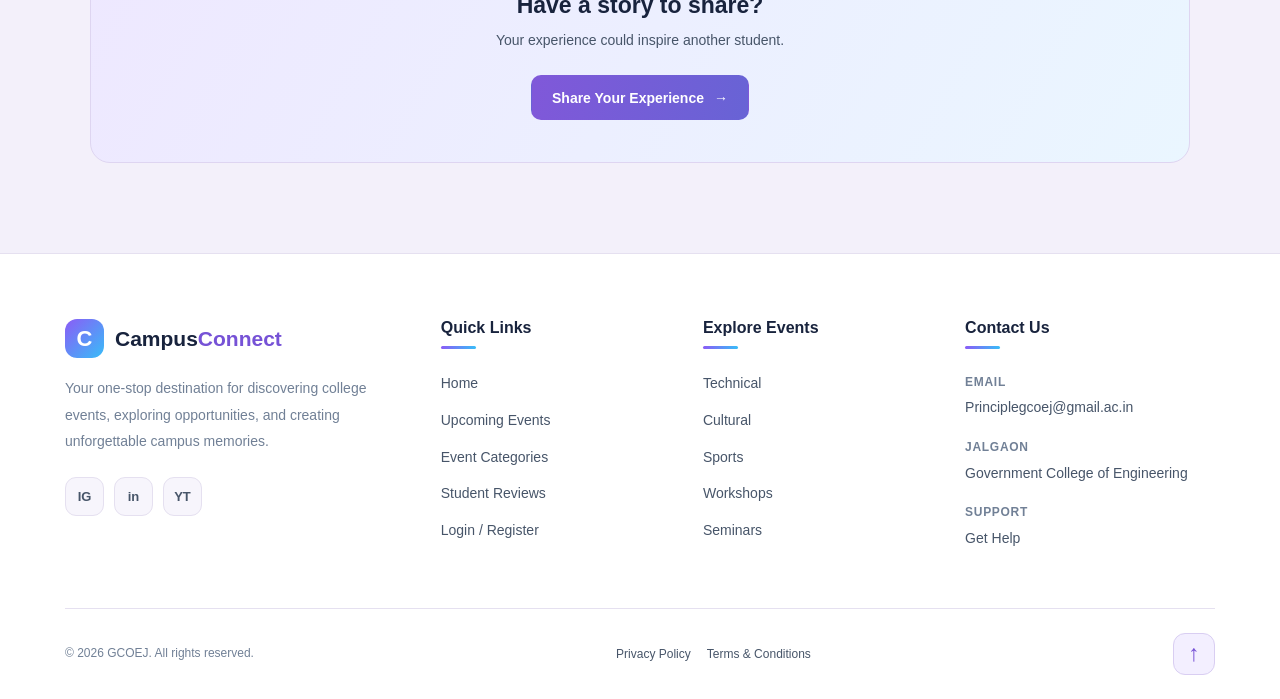
==== commit f6876c28: "tables changed" ====
--- a/frontend/index.html
+++ b/frontend/index.html
@@ -1,3 +1,4 @@
+
 <!DOCTYPE html>
 <html lang="en">
 
@@ -5,55 +6,92 @@
     <meta charset="UTF-8">
     <meta name="viewport" content="width=device-width, initial-scale=1.0">
 
-    <title>College Events Management System</title>
-
-    <!-- External CSS -->
+    <title>CampusConnect | College Events Management System</title>
+
+    <meta name="description"
+        content="CampusConnect helps colleges promote events, manage registrations, and connect their campus communities.">
+
     <link rel="stylesheet" href="assets/css/style.css">
 </head>
 
 <body>
 
-    <!-- HEADER -->
-
-    <!-- HEADER -->
+    <!-- =========================================
+         HEADER
+    ========================================== -->
+
     <header class="site-header">
 
-        <!-- Logo and website name -->
+        <!-- BRAND -->
         <a href="index.html" class="brand">
-            <img src="assets/image/logo.png.png" alt="College Events Logo">
+
+            <img src="assets/image/logo.png.png" alt="CampusConnect Logo">
 
             <div class="brand-text">
                 <h1>Campus Connect</h1>
                 <p>College Events Management System</p>
             </div>
+
         </a>
+
 
         <!-- DESKTOP NAVIGATION -->
         <nav class="desktop-nav" aria-label="Main navigation">
-            <a href="index.html" class="active">Home</a>
-            <a href="event.html">Explore Events</a>
-            <a href="event.html?category">Categories</a>
-            <a href="about.html">About Us</a>
-            <a href="contact.html">Contact</a>
-            <a href="login.html" class="nav-login">Login / Register</a>
+
+            <a href="index.html" class="active" aria-current="page">
+                Home
+            </a>
+
+            <a href="event.html">
+                Explore Events
+            </a>
+
+            <a href="event.html?category">
+                Categories
+            </a>
+
+            <a href="about.html">
+                About Us
+            </a>
+
+            <a href="contact.html">
+                Contact
+            </a>
+
+            <a href="login.html" class="nav-login">
+                Login / Register
+            </a>
+
         </nav>
 
-        <!-- Mobile hamburger button -->
-        <button class="menu-toggle" id="menuToggle" type="button" aria-label="Open navigation menu"
-            aria-expanded="false" aria-controls="mobileMenu">
+
+        <!-- MOBILE HAMBURGER BUTTON -->
+        <button
+            class="menu-toggle"
+            id="menuToggle"
+            type="button"
+            aria-label="Open navigation menu"
+            aria-expanded="false"
+            aria-controls="mobileMenu">
 
             <span></span>
             <span></span>
             <span></span>
+
         </button>
 
     </header>
 
 
+    <!-- =========================================
+         MAIN CONTENT
+    ========================================== -->
 
     <main>
 
-        <!-- Hero Section -->
+        <!-- =====================================
+             HERO SECTION
+        ====================================== -->
 
         <section class="hero-section">
 
@@ -88,209 +126,427 @@
         </section>
 
 
-
-        <!-- ========== UPCOMING EVENTS SECTION ========== -->
+        <!-- =====================================
+             UPCOMING EVENTS SECTION
+        ====================================== -->
+
         <section class="upcoming-events" id="upcoming-events">
 
             <div class="events-container">
 
                 <div class="events-heading">
-                    <span class="section-label">CAMPUS LIFE</span>
-                    <h2>Upcoming <span>Events</span></h2>
+
+                    <span class="section-label">
+                        CAMPUS LIFE
+                    </span>
+
+                    <h2>
+                        Upcoming <span>Events</span>
+                    </h2>
+
                     <p>
                         Discover exciting events, showcase your talent,
                         and make unforgettable college memories.
                     </p>
+
                 </div>
 
-                <!-- Category Filters -->
+
+                <!-- CATEGORY FILTERS -->
+
                 <div class="event-filters" aria-label="Filter events">
-                    <button class="filter-btn active" data-filter="all">All Events</button>
-                    <button class="filter-btn" data-filter="technical">Technical</button>
-                    <button class="filter-btn" data-filter="cultural">Cultural</button>
-                    <button class="filter-btn" data-filter="sports">Sports</button>
-                    <button class="filter-btn" data-filter="workshop">Workshops</button>
+
+                    <button type="button" class="filter-btn active"
+                        data-filter="all" aria-pressed="true">
+                        All Events
+                    </button>
+
+                    <button type="button" class="filter-btn"
+                        data-filter="technical" aria-pressed="false">
+                        Technical
+                    </button>
+
+                    <button type="button" class="filter-btn"
+                        data-filter="cultural" aria-pressed="false">
+                        Cultural
+                    </button>
+
+                    <button type="button" class="filter-btn"
+                        data-filter="sports" aria-pressed="false">
+                        Sports
+                    </button>
+
+                    <button type="button" class="filter-btn"
+                        data-filter="workshop" aria-pressed="false">
+                        Workshops
+                    </button>
+
                 </div>
 
-                <!-- Event Cards -->
+
+                <!-- EVENT CARDS -->
+
                 <div class="events-grid">
 
-                    <!-- Event 1 -->
+                    <!-- EVENT 1 -->
+
                     <article class="event-card" data-category="technical">
+
                         <div class="event-visual technical-visual">
-                            <span class="event-category">TECHNICAL</span>
-                            <span class="event-symbol" aria-hidden="true">&lt;/&gt;</span>
+
+                            <span class="event-category">
+                                TECHNICAL
+                            </span>
+
+                            <span class="event-symbol" aria-hidden="true">
+                                &lt;/&gt;
+                            </span>
+
                             <div class="event-date">
                                 <strong>25</strong>
                                 <span>NOV</span>
                             </div>
-                        </div>
+
+                        </div>
+
 
                         <div class="event-info">
-                            <p class="event-meta">📍 Computer Department</p>
+
+                            <p class="event-meta">
+                                📍 Computer Department
+                            </p>
+
                             <h3>CodeFest 2026</h3>
+
                             <p class="event-description">
                                 Challenge your coding skills, solve problems,
                                 and compete with fellow innovators.
                             </p>
 
                             <div class="event-extra" hidden>
-                                <p><strong>Time:</strong> 10:00 AM onwards</p>
-                                <p><strong>For:</strong> All interested students</p>
-                                <p><strong>Entry:</strong> Registration required</p>
+
+                                <p>
+                                    <strong>Time:</strong>
+                                    10:00 AM onwards
+                                </p>
+
+                                <p>
+                                    <strong>For:</strong>
+                                    All interested students
+                                </p>
+
+                                <p>
+                                    <strong>Entry:</strong>
+                                    Registration required
+                                </p>
+
                             </div>
 
-                            <button class="details-btn" aria-expanded="false">
-                                <span class="details-label">View Details</span>
+                            <button
+                                type="button"
+                                class="details-btn"
+                                aria-expanded="false">
+
+                                <span class="details-label">
+                                    View Details
+                                </span>
+
                                 <span aria-hidden="true">→</span>
+
                             </button>
-                        </div>
+
+                        </div>
+
                     </article>
 
-                    <!-- Event 2 -->
+
+                    <!-- EVENT 2 -->
+
                     <article class="event-card" data-category="cultural">
+
                         <div class="event-visual cultural-visual">
-                            <span class="event-category">CULTURAL</span>
-                            <span class="event-symbol" aria-hidden="true">♫</span>
+
+                            <span class="event-category">
+                                CULTURAL
+                            </span>
+
+                            <span class="event-symbol" aria-hidden="true">
+                                ♫
+                            </span>
+
                             <div class="event-date">
                                 <strong>28</strong>
                                 <span>NOV</span>
                             </div>
-                        </div>
+
+                        </div>
+
 
                         <div class="event-info">
-                            <p class="event-meta">📍 College Auditorium</p>
+
+                            <p class="event-meta">
+                                📍 College Auditorium
+                            </p>
+
                             <h3>Rhythm &amp; Beats</h3>
+
                             <p class="event-description">
                                 Celebrate music, dance, creativity,
                                 and the incredible talent on campus.
                             </p>
 
                             <div class="event-extra" hidden>
-                                <p><strong>Time:</strong> 4:00 PM onwards</p>
-                                <p><strong>For:</strong> All students</p>
-                                <p><strong>Entry:</strong> Registration required</p>
+
+                                <p>
+                                    <strong>Time:</strong>
+                                    4:00 PM onwards
+                                </p>
+
+                                <p>
+                                    <strong>For:</strong>
+                                    All students
+                                </p>
+
+                                <p>
+                                    <strong>Entry:</strong>
+                                    Registration required
+                                </p>
+
                             </div>
 
-                            <button class="details-btn" aria-expanded="false">
-                                <span class="details-label">View Details</span>
+                            <button
+                                type="button"
+                                class="details-btn"
+                                aria-expanded="false">
+
+                                <span class="details-label">
+                                    View Details
+                                </span>
+
                                 <span aria-hidden="true">→</span>
+
                             </button>
-                        </div>
+
+                        </div>
+
                     </article>
 
-                    <!-- Event 3 -->
+
+                    <!-- EVENT 3 -->
+
                     <article class="event-card" data-category="sports">
+
                         <div class="event-visual sports-visual">
-                            <span class="event-category">SPORTS</span>
-                            <span class="event-symbol" aria-hidden="true">⚽</span>
+
+                            <span class="event-category">
+                                SPORTS
+                            </span>
+
+                            <span class="event-symbol" aria-hidden="true">
+                                ⚽
+                            </span>
+
                             <div class="event-date">
                                 <strong>02</strong>
                                 <span>DEC</span>
                             </div>
-                        </div>
+
+                        </div>
+
 
                         <div class="event-info">
-                            <p class="event-meta">📍 College Sports Ground</p>
+
+                            <p class="event-meta">
+                                📍 College Sports Ground
+                            </p>
+
                             <h3>Champions League</h3>
+
                             <p class="event-description">
                                 Bring your team spirit and compete
                                 for glory in exciting campus sports.
                             </p>
 
                             <div class="event-extra" hidden>
-                                <p><strong>Time:</strong> 9:00 AM onwards</p>
-                                <p><strong>For:</strong> Student teams</p>
-                                <p><strong>Entry:</strong> Team registration required</p>
+
+                                <p>
+                                    <strong>Time:</strong>
+                                    9:00 AM onwards
+                                </p>
+
+                                <p>
+                                    <strong>For:</strong>
+                                    Student teams
+                                </p>
+
+                                <p>
+                                    <strong>Entry:</strong>
+                                    Team registration required
+                                </p>
+
                             </div>
 
-                            <button class="details-btn" aria-expanded="false">
-                                <span class="details-label">View Details</span>
+                            <button
+                                type="button"
+                                class="details-btn"
+                                aria-expanded="false">
+
+                                <span class="details-label">
+                                    View Details
+                                </span>
+
                                 <span aria-hidden="true">→</span>
+
                             </button>
-                        </div>
+
+                        </div>
+
                     </article>
 
-                    <!-- Event 4 -->
+
+                    <!-- EVENT 4 -->
+
                     <article class="event-card" data-category="workshop">
+
                         <div class="event-visual workshop-visual">
-                            <span class="event-category">WORKSHOP</span>
-                            <span class="event-symbol" aria-hidden="true">✦</span>
+
+                            <span class="event-category">
+                                WORKSHOP
+                            </span>
+
+                            <span class="event-symbol" aria-hidden="true">
+                                ✦
+                            </span>
+
                             <div class="event-date">
                                 <strong>05</strong>
                                 <span>DEC</span>
                             </div>
-                        </div>
+
+                        </div>
+
 
                         <div class="event-info">
-                            <p class="event-meta">📍 Innovation Lab</p>
+
+                            <p class="event-meta">
+                                📍 Innovation Lab
+                            </p>
+
                             <h3>AI Innovation Workshop</h3>
+
                             <p class="event-description">
                                 Explore artificial intelligence and discover
                                 how emerging technology solves real problems.
                             </p>
 
                             <div class="event-extra" hidden>
-                                <p><strong>Time:</strong> 11:00 AM onwards</p>
-                                <p><strong>For:</strong> Beginners and enthusiasts</p>
-                                <p><strong>Entry:</strong> Registration required</p>
+
+                                <p>
+                                    <strong>Time:</strong>
+                                    11:00 AM onwards
+                                </p>
+
+                                <p>
+                                    <strong>For:</strong>
+                                    Beginners and enthusiasts
+                                </p>
+
+                                <p>
+                                    <strong>Entry:</strong>
+                                    Registration required
+                                </p>
+
                             </div>
 
-                            <button class="details-btn" aria-expanded="false">
-                                <span class="details-label">View Details</span>
+                            <button
+                                type="button"
+                                class="details-btn"
+                                aria-expanded="false">
+
+                                <span class="details-label">
+                                    View Details
+                                </span>
+
                                 <span aria-hidden="true">→</span>
+
                             </button>
-                        </div>
+
+                        </div>
+
                     </article>
 
                 </div>
+
 
                 <p class="no-events" hidden>
                     No events found in this category.
                 </p>
 
+
                 <div class="all-events">
-                    <a href="event.html" class="all-events-btn"> <!--ADD LINK OF event.html PAGE-->
-                        Explore All Events <span aria-hidden="true">→</span>
-                    </a>
+
+                    <a href="event.html" class="all-events-btn">
+                        Explore All Events
+                        <span aria-hidden="true">→</span>
+                    </a>
+
                 </div>
 
             </div>
+
         </section>
 
 
-
-
-        <!-- ========== EVENT CATEGORIES SECTION ========== -->
+        <!-- =====================================
+             EVENT CATEGORIES SECTION
+        ====================================== -->
+
         <section class="event-categories" id="event-categories">
 
             <div class="categories-container">
 
-                <!-- Section Heading -->
                 <div class="categories-heading">
-                    <span class="categories-label">FIND YOUR INTEREST</span>
-
-                    <h2>Explore Event <span>Categories</span></h2>
+
+                    <span class="categories-label">
+                        FIND YOUR INTEREST
+                    </span>
+
+                    <h2>
+                        Explore Event <span>Categories</span>
+                    </h2>
 
                     <p>
                         From technology to culture, discover events
                         that match your passion.
                     </p>
+
                 </div>
 
-                <!-- Category Cards -->
+
+                <!-- CATEGORY CARDS -->
+
                 <div class="categories-grid">
 
-                    <!-- Technical -->
-                    <a href="event.html?category=technical" class="category-card" data-category="technical">
-
-                        <div class="category-icon technical-icon" aria-hidden="true">
+                    <!-- TECHNICAL -->
+
+                    <a href="event.html?category=technical"
+                        class="category-card" data-category="technical">
+
+                        <div class="category-icon technical-icon"
+                            aria-hidden="true">
+
                             <svg viewBox="0 0 24 24" fill="none">
-                                <rect x="3" y="4" width="18" height="13" rx="2" stroke="currentColor"
+                                <rect x="3" y="4" width="18" height="13"
+                                    rx="2" stroke="currentColor"
                                     stroke-width="1.7" />
-                                <path d="M8 21h8M12 17v4M9 9l-2 2 2 2m6-4 2 2-2 2m-2-5-2 6" stroke="currentColor"
-                                    stroke-width="1.7" stroke-linecap="round" stroke-linejoin="round" />
+
+                                <path d="M8 21h8M12 17v4M9 9l-2 2 2 2m6-4 2 2-2 2m-2-5-2 6"
+                                    stroke="currentColor"
+                                    stroke-width="1.7"
+                                    stroke-linecap="round"
+                                    stroke-linejoin="round" />
                             </svg>
+
                         </div>
 
                         <span class="category-count">01</span>
@@ -305,18 +561,34 @@
                         <span class="category-link">
                             Explore Events <span aria-hidden="true">→</span>
                         </span>
-                    </a>
-
-                    <!-- Cultural -->
-                    <a href="event.html?category=cultural" class="category-card" data-category="cultural">
-
-                        <div class="category-icon cultural-icon" aria-hidden="true">
+
+                    </a>
+
+
+                    <!-- CULTURAL -->
+
+                    <a href="event.html?category=cultural"
+                        class="category-card" data-category="cultural">
+
+                        <div class="category-icon cultural-icon"
+                            aria-hidden="true">
+
                             <svg viewBox="0 0 24 24" fill="none">
-                                <path d="M9 18V5l12-2v13" stroke="currentColor" stroke-width="1.7"
-                                    stroke-linecap="round" stroke-linejoin="round" />
-                                <circle cx="6" cy="18" r="3" stroke="currentColor" stroke-width="1.7" />
-                                <circle cx="18" cy="16" r="3" stroke="currentColor" stroke-width="1.7" />
+                                <path d="M9 18V5l12-2v13"
+                                    stroke="currentColor"
+                                    stroke-width="1.7"
+                                    stroke-linecap="round"
+                                    stroke-linejoin="round" />
+
+                                <circle cx="6" cy="18" r="3"
+                                    stroke="currentColor"
+                                    stroke-width="1.7" />
+
+                                <circle cx="18" cy="16" r="3"
+                                    stroke="currentColor"
+                                    stroke-width="1.7" />
                             </svg>
+
                         </div>
 
                         <span class="category-count">02</span>
@@ -331,18 +603,30 @@
                         <span class="category-link">
                             Explore Events <span aria-hidden="true">→</span>
                         </span>
-                    </a>
-
-                    <!-- Sports -->
-                    <a href="event.html?category=sports" class="category-card" data-category="sports">
-
-                        <div class="category-icon sports-icon" aria-hidden="true">
+
+                    </a>
+
+
+                    <!-- SPORTS -->
+
+                    <a href="event.html?category=sports"
+                        class="category-card" data-category="sports">
+
+                        <div class="category-icon sports-icon"
+                            aria-hidden="true">
+
                             <svg viewBox="0 0 24 24" fill="none">
-                                <circle cx="12" cy="12" r="9" stroke="currentColor" stroke-width="1.7" />
+                                <circle cx="12" cy="12" r="9"
+                                    stroke="currentColor"
+                                    stroke-width="1.7" />
+
                                 <path d="m12 7 4 3-1.5 5h-5L8 10l4-3Zm0 0V3m4 7 4-1M14.5 15l2.5 4M9.5 15 7 19m1-9-4-1"
-                                    stroke="currentColor" stroke-width="1.5" stroke-linecap="round"
+                                    stroke="currentColor"
+                                    stroke-width="1.5"
+                                    stroke-linecap="round"
                                     stroke-linejoin="round" />
                             </svg>
+
                         </div>
 
                         <span class="category-count">03</span>
@@ -357,18 +641,30 @@
                         <span class="category-link">
                             Explore Events <span aria-hidden="true">→</span>
                         </span>
-                    </a>
-
-                    <!-- Workshops -->
-                    <a href="event.html?category=workshop" class="category-card" data-category="workshop">
-
-                        <div class="category-icon workshop-icon" aria-hidden="true">
+
+                    </a>
+
+
+                    <!-- WORKSHOPS -->
+
+                    <a href="event.html?category=workshop"
+                        class="category-card" data-category="workshop">
+
+                        <div class="category-icon workshop-icon"
+                            aria-hidden="true">
+
                             <svg viewBox="0 0 24 24" fill="none">
                                 <path d="M12 3 14.5 8.5 20 11l-5.5 2.5L12 19l-2.5-5.5L4 11l5.5-2.5L12 3Z"
-                                    stroke="currentColor" stroke-width="1.7" stroke-linejoin="round" />
+                                    stroke="currentColor"
+                                    stroke-width="1.7"
+                                    stroke-linejoin="round" />
+
                                 <path d="m19 15 1.2 2.8L23 19l-2.8 1.2L19 23l-1.2-2.8L15 19l2.8-1.2L19 15Z"
-                                    stroke="currentColor" stroke-width="1.4" stroke-linejoin="round" />
+                                    stroke="currentColor"
+                                    stroke-width="1.4"
+                                    stroke-linejoin="round" />
                             </svg>
+
                         </div>
 
                         <span class="category-count">04</span>
@@ -383,18 +679,29 @@
                         <span class="category-link">
                             Explore Events <span aria-hidden="true">→</span>
                         </span>
-                    </a>
-
-                    <!-- Seminars -->
-                    <a href="event.html?category=seminar" class="category-card" data-category="seminar">
-
-                        <div class="category-icon seminar-icon" aria-hidden="true">
+
+                    </a>
+
+
+                    <!-- SEMINARS -->
+
+                    <a href="event.html?category=seminar"
+                        class="category-card" data-category="seminar">
+
+                        <div class="category-icon seminar-icon"
+                            aria-hidden="true">
+
                             <svg viewBox="0 0 24 24" fill="none">
-                                <rect x="3" y="4" width="18" height="14" rx="2" stroke="currentColor"
+                                <rect x="3" y="4" width="18" height="14"
+                                    rx="2" stroke="currentColor"
                                     stroke-width="1.7" />
-                                <path d="M7 9h10M7 12h7M8 21h8m-4-3v3" stroke="currentColor" stroke-width="1.7"
+
+                                <path d="M7 9h10M7 12h7M8 21h8m-4-3v3"
+                                    stroke="currentColor"
+                                    stroke-width="1.7"
                                     stroke-linecap="round" />
                             </svg>
+
                         </div>
 
                         <span class="category-count">05</span>
@@ -409,18 +716,34 @@
                         <span class="category-link">
                             Explore Events <span aria-hidden="true">→</span>
                         </span>
-                    </a>
-
-                    <!-- Other Events -->
-                    <a href="event.html?category=other" class="category-card" data-category="other">
-
-                        <div class="category-icon other-icon" aria-hidden="true">
+
+                    </a>
+
+
+                    <!-- OTHER EVENTS -->
+
+                    <a href="event.html?category=other"
+                        class="category-card" data-category="other">
+
+                        <div class="category-icon other-icon"
+                            aria-hidden="true">
+
                             <svg viewBox="0 0 24 24" fill="none">
-                                <circle cx="12" cy="12" r="9" stroke="currentColor" stroke-width="1.7" />
-                                <path d="M12 7v5l3 2" stroke="currentColor" stroke-width="1.7" stroke-linecap="round"
+                                <circle cx="12" cy="12" r="9"
+                                    stroke="currentColor"
+                                    stroke-width="1.7" />
+
+                                <path d="M12 7v5l3 2"
+                                    stroke="currentColor"
+                                    stroke-width="1.7"
+                                    stroke-linecap="round"
                                     stroke-linejoin="round" />
-                                <circle cx="18.5" cy="5.5" r="2.5" stroke="currentColor" stroke-width="1.5" />
+
+                                <circle cx="18.5" cy="5.5" r="2.5"
+                                    stroke="currentColor"
+                                    stroke-width="1.5" />
                             </svg>
+
                         </div>
 
                         <span class="category-count">06</span>
@@ -435,114 +758,214 @@
                         <span class="category-link">
                             Explore Events <span aria-hidden="true">→</span>
                         </span>
+
                     </a>
 
                 </div>
 
-                <!-- Bottom Call to Action -->
+
+                <!-- CATEGORY FOOTER -->
+
                 <div class="categories-footer">
-                    <p>Something exciting happening on campus?</p>
+
+                    <p>
+                        Something exciting happening on campus?
+                    </p>
 
                     <a href="event.html" class="categories-all-btn">
-                        Browse All Events <span aria-hidden="true">→</span>
-                    </a>
+                        Browse All Events
+                        <span aria-hidden="true">→</span>
+                    </a>
+
                 </div>
 
             </div>
+
         </section>
 
 
-
-        <!-- WHAT OUR STUDENTS SAY SECTION -->
+        <!-- =====================================
+             STUDENT TESTIMONIALS
+        ====================================== -->
+
         <section class="student-testimonials" id="student-testimonials">
+
             <div class="testimonials-container">
 
                 <div class="testimonials-heading">
-                    <span class="section-label">STUDENT EXPERIENCES</span>
-                    <h2>What Our Students <span>Say</span></h2>
+
+                    <span class="section-label">
+                        STUDENT EXPERIENCES
+                    </span>
+
+                    <h2>
+                        What Our Students <span>Say</span>
+                    </h2>
+
                     <p>
                         Hear from students who have experienced our college events,
                         discovered new talents, and created unforgettable memories.
                     </p>
+
                 </div>
 
+
                 <div class="testimonials-slider">
 
-                    <button class="testimonial-arrow" id="testimonial-prev" type="button"
+                    <button
+                        class="testimonial-arrow"
+                        id="testimonial-prev"
+                        type="button"
                         aria-label="Previous testimonial">
+
                         &#10094;
+
                     </button>
 
+
                     <div class="testimonial-card" id="testimonial-card">
 
                         <div class="testimonial-top">
-                            <div class="student-avatar" id="student-avatar">AP</div>
+
+                            <div class="student-avatar" id="student-avatar">
+                                AP
+                            </div>
 
                             <div class="student-info">
-                                <h3 id="student-name">Mansi Patil</h3>
-                                <p id="student-course">Computer Engineering</p>
+
+                                <h3 id="student-name">
+                                    Mansi Patil
+                                </h3>
+
+                                <p id="student-course">
+                                    Computer Engineering
+                                </p>
+
                             </div>
-                        </div>
-
-                        <div class="testimonial-stars" id="testimonial-stars" aria-label="5 out of 5 stars">
+
+                        </div>
+
+
+                        <div
+                            class="testimonial-stars"
+                            id="testimonial-stars"
+                            aria-label="5 out of 5 stars">
+
                             ★★★★★
-                        </div>
+
+                        </div>
+
 
                         <blockquote id="testimonial-text">
+
                             The technical events helped me improve my skills,
                             work with a team, and gain confidence in presenting
                             my ideas.
+
                         </blockquote>
 
+
                         <div class="testimonial-event">
-                            <span class="quote-icon" aria-hidden="true">“</span>
-                            <span id="testimonial-event-name">Technical Events</span>
+
+                            <span class="quote-icon" aria-hidden="true">
+                                “
+                            </span>
+
+                            <span id="testimonial-event-name">
+                                Technical Events
+                            </span>
+
                         </div>
 
                     </div>
 
-                    <button class="testimonial-arrow" id="testimonial-next" type="button" aria-label="Next testimonial">
+
+                    <button
+                        class="testimonial-arrow"
+                        id="testimonial-next"
+                        type="button"
+                        aria-label="Next testimonial">
+
                         &#10095;
+
                     </button>
 
                 </div>
 
+
                 <div class="testimonial-navigation">
-                    <div class="testimonial-dots" id="testimonial-dots" aria-label="Choose a testimonial">
+
+                    <div
+                        class="testimonial-dots"
+                        id="testimonial-dots"
+                        aria-label="Choose a testimonial">
+
                     </div>
 
-                    <p class="testimonial-counter" id="testimonial-counter" aria-live="polite">
+                    <p
+                        class="testimonial-counter"
+                        id="testimonial-counter"
+                        aria-live="polite">
+
                         1 / 4
+
                     </p>
+
                 </div>
 
+
                 <div class="testimonial-cta">
+
                     <h3>Have a story to share?</h3>
-                    <p>Your experience could inspire another student.</p>
-                    <a href="feedback.html" class="testimonial-share-btn" id="testimonial-share-btn">
-                        Share Your Experience <span aria-hidden="true">→</span>
-                    </a>
+
+                    <p>
+                        Your experience could inspire another student.
+                    </p>
+
+                    <a
+                        href="feedback.html"
+                        class="testimonial-share-btn"
+                        id="testimonial-share-btn">
+
+                        Share Your Experience
+                        <span aria-hidden="true">→</span>
+
+                    </a>
+
                 </div>
 
             </div>
+
         </section>
-        <!-- END WHAT OUR STUDENTS SAY SECTION -->
-
-
 
     </main>
 
 
-
-    <!-- MENU BACKGROUND OVERLAY -->
-    <div class="menu-overlay" id="menuOverlay">
+    <!-- =========================================
+         MOBILE MENU OVERLAY
+    ========================================== -->
+
+    <div
+        class="menu-overlay"
+        id="menuOverlay"
+        aria-hidden="true">
+
     </div>
 
 
-    <!-- MOBILE NAVIGATION MENU -->
-    <aside class="mobile-menu" id="mobileMenu" aria-hidden="true">
-
-        <!-- Menu heading -->
+    <!-- =========================================
+         MOBILE NAVIGATION DRAWER
+    ========================================== -->
+
+    <aside
+        class="mobile-menu"
+        id="mobileMenu"
+        aria-hidden="true"
+        aria-label="Mobile navigation">
+
+
+        <!-- MENU HEADING -->
+
         <div class="menu-heading">
 
             <div>
@@ -550,7 +973,11 @@
                 <p>Management System</p>
             </div>
 
-            <button class="menu-close" id="menuClose" type="button" aria-label="Close navigation menu">
+            <button
+                class="menu-close"
+                id="menuClose"
+                type="button"
+                aria-label="Close navigation menu">
 
                 &times;
 
@@ -559,10 +986,12 @@
         </div>
 
 
-        <!-- Navigation links -->
-        <nav class="menu-links" aria-label="Main navigation">
+        <!-- NAVIGATION LINKS -->
+
+        <nav class="menu-links" aria-label="Mobile navigation">
 
             <a href="index.html">
+
                 <span class="menu-icon">⌂</span>
 
                 <span class="menu-link-text">
@@ -571,10 +1000,12 @@
                 </span>
 
                 <span class="menu-arrow">›</span>
+
             </a>
 
 
             <a href="event.html">
+
                 <span class="menu-icon">▦</span>
 
                 <span class="menu-link-text">
@@ -583,10 +1014,12 @@
                 </span>
 
                 <span class="menu-arrow">›</span>
+
             </a>
 
 
             <a href="event.html?category">
+
                 <span class="menu-icon">▤</span>
 
                 <span class="menu-link-text">
@@ -595,10 +1028,12 @@
                 </span>
 
                 <span class="menu-arrow">›</span>
+
             </a>
 
 
             <a href="about.html">
+
                 <span class="menu-icon">ⓘ</span>
 
                 <span class="menu-link-text">
@@ -607,10 +1042,12 @@
                 </span>
 
                 <span class="menu-arrow">›</span>
+
             </a>
 
 
             <a href="contact.html">
+
                 <span class="menu-icon">✉</span>
 
                 <span class="menu-link-text">
@@ -619,22 +1056,29 @@
                 </span>
 
                 <span class="menu-arrow">›</span>
+
             </a>
 
         </nav>
 
 
-        <!-- Login and registration -->
+        <!-- ACCOUNT LINKS -->
+
         <div class="account-links">
 
-            <a href="login.html">↪ &nbsp; Login</a>
-
-            <a href="login.html">♙ &nbsp; Create Account</a>
+            <a href="login.html">
+                ↪ &nbsp; Login
+            </a>
+
+            <a href="login.html">
+                ♙ &nbsp; Create Account
+            </a>
 
         </div>
 
 
-        <!-- Main menu action -->
+        <!-- MENU CTA -->
+
         <a href="event.html" class="menu-cta">
             Explore Upcoming Events →
         </a>
@@ -642,22 +1086,29 @@
     </aside>
 
 
-
-
-
-    <!-- =========================
-     WEBSITE FOOTER
-     ========================= -->
+    <!-- =========================================
+         WEBSITE FOOTER
+    ========================================== -->
+
     <footer class="site-footer" id="site-footer">
 
         <div class="footer-container">
 
-            <!-- Brand and Description -->
+
+            <!-- BRAND -->
+
             <div class="footer-brand">
+
                 <a href="index.html" class="footer-logo">
+
                     <span class="footer-logo-icon">C</span>
-                    <span>Campus<span class="footer-logo-highlight">Connect</span></span>
+
+                    <span>
+                        Campus<span class="footer-logo-highlight">Connect</span>
+                    </span>
+
                 </a>
+
 
                 <p class="footer-description">
                     Your one-stop destination for discovering college events,
@@ -665,24 +1116,50 @@
                     memories.
                 </p>
 
+
                 <div class="footer-socials">
-                    <a href="https://www.instagram.com/gcoej_shutterbugs_?srtk=c2kyNXhpc2t3dHhs" target="_blank"
-                        rel="noopener noreferrer" aria-label="Instagram">
+
+                    <a
+                        href="https://www.instagram.com/gcoej_shutterbugs_?srtk=c2kyNXhpc2t3dHhs"
+                        target="_blank"
+                        rel="noopener noreferrer"
+                        aria-label="Instagram">
+
                         IG
-                    </a>
-
-                    <a href="https://www.linkedin.com/" target="_blank" rel="noopener noreferrer" aria-label="LinkedIn">
+
+                    </a>
+
+
+                    <a
+                        href="https://www.linkedin.com/"
+                        target="_blank"
+                        rel="noopener noreferrer"
+                        aria-label="LinkedIn">
+
                         in
-                    </a>
-
-                    <a href="https://www.youtube.com/" target="_blank" rel="noopener noreferrer" aria-label="YouTube">
+
+                    </a>
+
+
+                    <a
+                        href="https://www.youtube.com/"
+                        target="_blank"
+                        rel="noopener noreferrer"
+                        aria-label="YouTube">
+
                         YT
-                    </a>
+
+                    </a>
+
                 </div>
+
             </div>
 
-            <!-- Quick Links -->
+
+            <!-- QUICK LINKS -->
+
             <div class="footer-column">
+
                 <h3>Quick Links</h3>
 
                 <ul>
@@ -692,10 +1169,14 @@
                     <li><a href="#student-testimonials">Student Reviews</a></li>
                     <li><a href="login.html">Login / Register</a></li>
                 </ul>
+
             </div>
 
-            <!-- Event Categories -->
+
+            <!-- EVENT CATEGORIES -->
+
             <div class="footer-column">
+
                 <h3>Explore Events</h3>
 
                 <ul>
@@ -705,61 +1186,92 @@
                     <li><a href="event.html?category=workshop">Workshops</a></li>
                     <li><a href="event.html?category=seminar">Seminars</a></li>
                 </ul>
+
             </div>
 
-            <!-- Contact Information -->
+
+            <!-- CONTACT INFORMATION -->
+
             <div class="footer-column footer-contact">
+
                 <h3>Contact Us</h3>
 
                 <p>
                     <span class="contact-label">Email</span>
-                    <a href="mailto:events@example.com">
+
+                    <a href="mailto:Principlegcoej@gmail.ac.in">
                         Principlegcoej@gmail.ac.in
                     </a>
                 </p>
+
 
                 <p>
                     <span class="contact-label">Jalgaon</span>
-                    <span>Governmen College Of Engineering</span>
+                    <span>Government College of Engineering</span>
                 </p>
+
 
                 <p>
                     <span class="contact-label">Support</span>
+
                     <a href="mailto:support@example.com">
                         Get Help
                     </a>
                 </p>
+
             </div>
 
         </div>
 
-        <!-- Footer Bottom -->
+
+        <!-- FOOTER BOTTOM -->
+
         <div class="footer-bottom">
+
             <p>
                 &copy; <span id="footer-year"></span>
                 GCOEJ. All rights reserved.
             </p>
 
+
             <div class="footer-bottom-links">
-                <a href="privacy.html">Privacy Policy</a>
-                <a href="terms.html">Terms &amp; Conditions</a>
+
+                <a href="privacy.html">
+                    Privacy Policy
+                </a>
+
+                <a href="terms.html">
+                    Terms &amp; Conditions
+                </a>
+
             </div>
 
-            <button type="button" class="back-to-top" id="back-to-top" aria-label="Back to top" title="Back to top">
-                <span aria-hidden="true">&#8593;</span>
+
+            <button
+                type="button"
+                class="back-to-top"
+                id="back-to-top"
+                aria-label="Back to top"
+                title="Back to top">
+
+                <span aria-hidden="true">
+                    &#8593;
+                </span>
+
             </button>
+
         </div>
 
     </footer>
-    <!-- END WEBSITE FOOTER -->
-
-
-
-
-    <!-- External JavaScript -->
+
+
+    <!-- =========================================
+         JAVASCRIPT FILES
+    ========================================== -->
+
     <script src="assets/js/config.js" defer></script>
     <script src="assets/js/script.js" defer></script>
 
 </body>
 
-</html>+</html>
--- a/frontend/assets/css/style.css
+++ b/frontend/assets/css/style.css
@@ -2444,3 +2444,155 @@
         height: 40px;
     }
 }
+
+
+/* MOBILE NAVIGATION DRAWER */
+
+.mobile-menu {
+    transform: translateX(100%);
+    visibility: hidden;
+    transition: transform 0.3s ease, visibility 0.3s ease;
+}
+
+.mobile-menu.open {
+    transform: translateX(0);
+    visibility: visible;
+}
+
+.menu-overlay {
+    opacity: 0;
+    visibility: hidden;
+    pointer-events: none;
+    transition: opacity 0.3s ease, visibility 0.3s ease;
+}
+
+.menu-overlay.visible {
+    opacity: 1;
+    visibility: visible;
+    pointer-events: auto;
+}
+
+
+/* =========================================
+   MOBILE HAMBURGER BUTTON FIX
+========================================= */
+
+.menu-toggle {
+    display: none;
+    flex-direction: column;
+    justify-content: center;
+    align-items: center;
+    gap: 6px;
+
+    width: 44px;
+    height: 44px;
+
+    padding: 8px;
+
+    border: none;
+    background: transparent;
+
+    cursor: pointer;
+
+    position: relative;
+    z-index: 1002;
+}
+
+.menu-toggle span {
+    display: block;
+
+    width: 26px;
+    height: 3px;
+
+    background: var(--text, #18233d);
+
+    border-radius: 5px;
+
+    transition: transform 0.3s ease, opacity 0.3s ease;
+}
+
+/* Hamburger animation */
+
+.menu-toggle.active span:nth-child(1) {
+    transform: translateY(9px) rotate(45deg);
+}
+
+.menu-toggle.active span:nth-child(2) {
+    opacity: 0;
+}
+
+.menu-toggle.active span:nth-child(3) {
+    transform: translateY(-9px) rotate(-45deg);
+}
+
+/* Show hamburger on mobile */
+
+@media (max-width: 900px) {
+
+    .menu-toggle {
+        display: flex;
+    }
+
+    .desktop-nav {
+        display: none;
+    }
+
+}
+
+/* =====================================
+   MOBILE HAMBURGER MENU - FORCE DISPLAY
+===================================== */
+
+@media screen and (max-width: 900px) {
+
+    .site-header {
+        display: flex !important;
+        align-items: center !important;
+        justify-content: space-between !important;
+        position: relative;
+    }
+
+    .desktop-nav {
+        display: none !important;
+    }
+
+    .menu-toggle {
+        display: flex !important;
+        visibility: visible !important;
+        opacity: 1 !important;
+        pointer-events: auto !important;
+
+        flex-direction: column !important;
+        justify-content: center !important;
+        align-items: center !important;
+        gap: 6px !important;
+
+        width: 44px !important;
+        height: 44px !important;
+        min-width: 44px !important;
+
+        padding: 8px !important;
+        margin-left: auto !important;
+
+        background: #ffffff !important;
+        border: 1px solid #e5e0f0 !important;
+        border-radius: 10px !important;
+
+        cursor: pointer !important;
+        position: relative !important;
+        z-index: 99999 !important;
+    }
+
+    .menu-toggle span {
+        display: block !important;
+        visibility: visible !important;
+        opacity: 1 !important;
+
+        width: 23px !important;
+        height: 3px !important;
+        min-height: 3px !important;
+
+        background: #7652d6 !important;
+        border-radius: 5px !important;
+    }
+}
